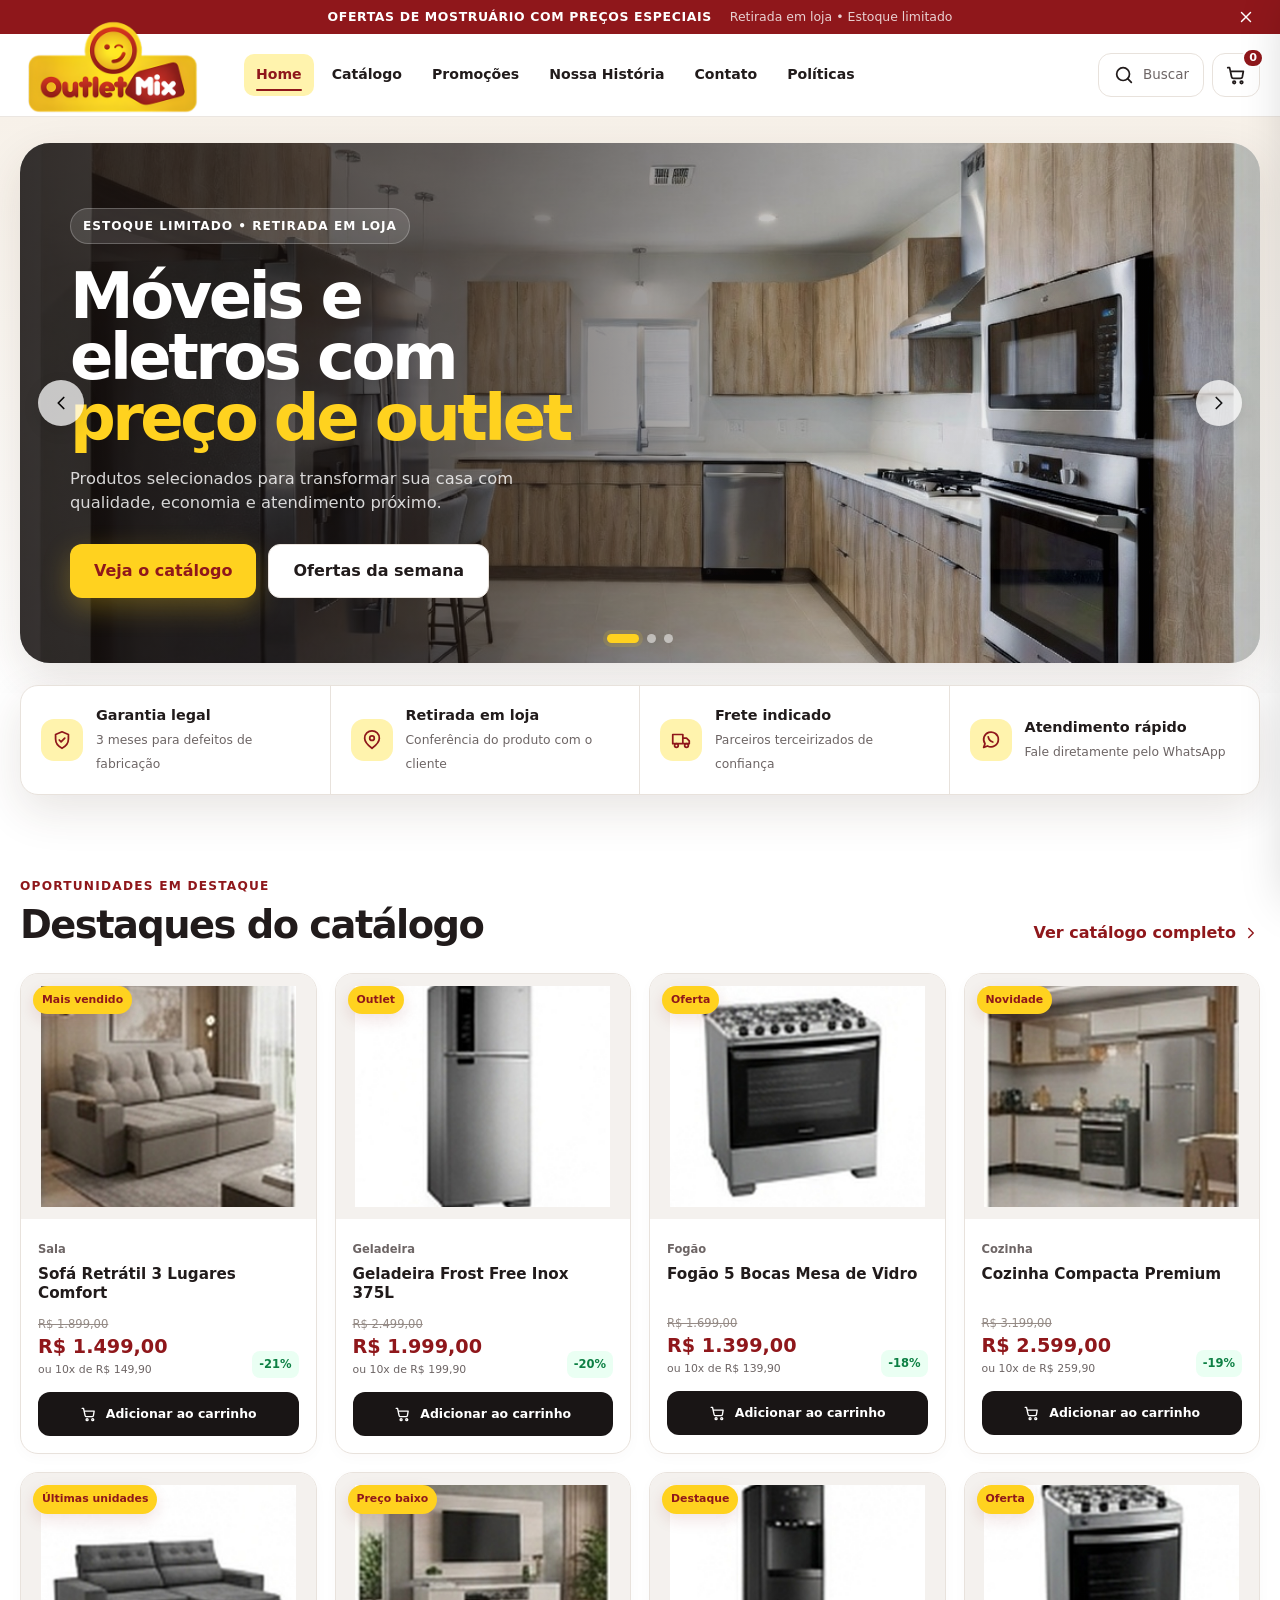
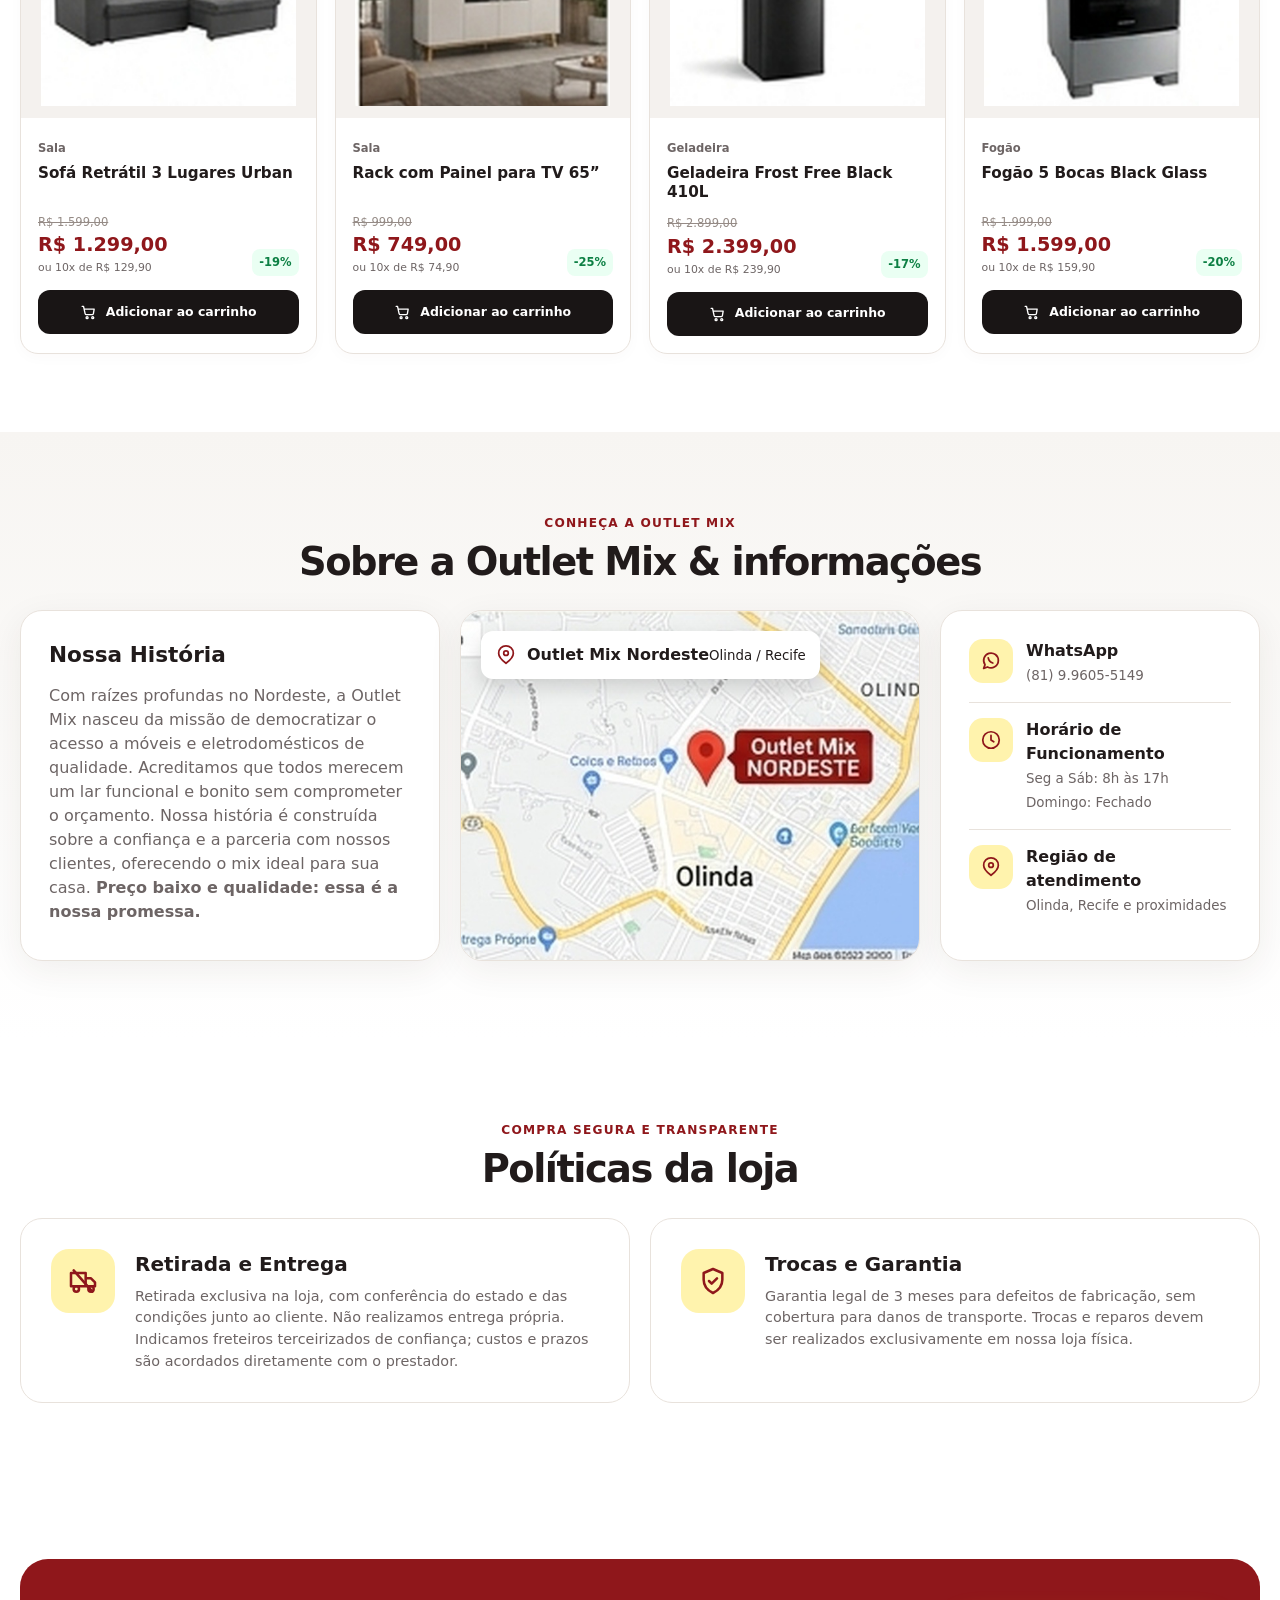
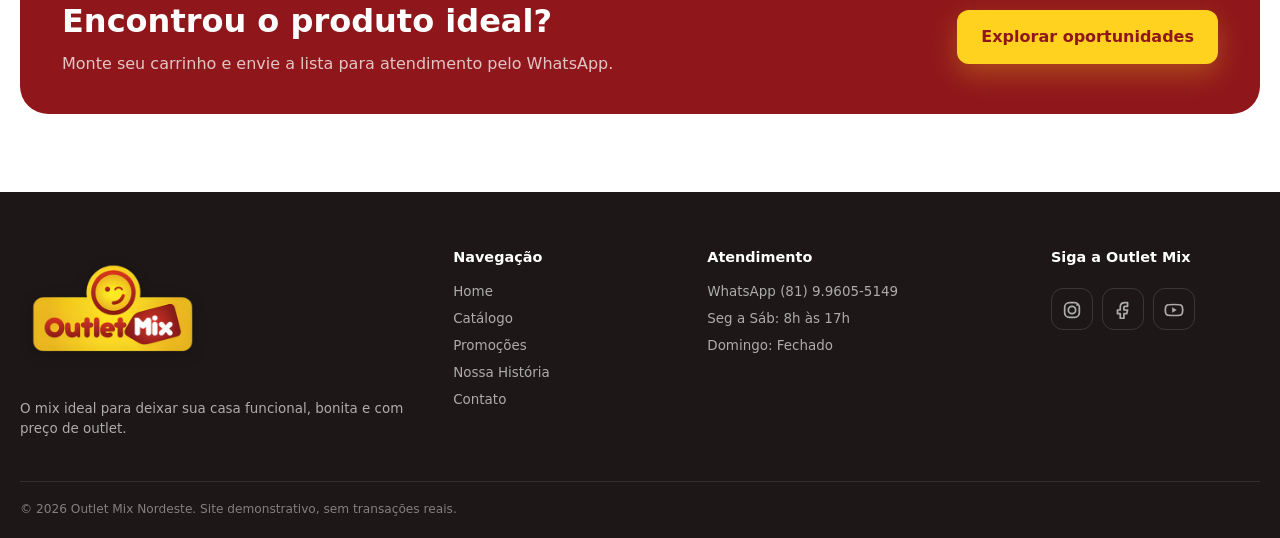
==== index.html @ 08868188 "Add files via upload" ====
<!doctype html><html lang="pt-BR"><head><meta charset="utf-8"><meta name="viewport" content="width=device-width,initial-scale=1"><title>Outlet Mix Nordeste | Móveis e Eletros com Preço de Outlet</title><meta name="description" content="Catálogo demonstrativo da Outlet Mix Nordeste com móveis e eletrodomésticos a preços especiais."><link rel="icon" href="assets/favicon.ico"><link rel="stylesheet" href="css/style.css"><link rel="stylesheet" href="css/enhancements.css"></head><body data-root="./" data-page="home"><div data-site-header></div>
<main>
<section class="hero"><div class="container"><div class="hero-shell">
  <article class="hero-slide active"><img src="assets/hero/cozinha.jpg" alt="Cozinha moderna com geladeira e fogão"><div class="hero-content"><span class="eyebrow">ESTOQUE LIMITADO • RETIRADA EM LOJA</span><h1>Móveis e eletros com <span>preço de outlet</span></h1><p>Produtos selecionados para transformar sua casa com qualidade, economia e atendimento próximo.</p><div class="hero-actions"><a class="btn btn-primary btn-lg" href="catalogo/">Veja o catálogo</a><a class="btn btn-outline btn-lg" href="promocoes/">Ofertas da semana</a></div></div></article>
  <article class="hero-slide"><img src="assets/hero/sala.jpg" alt="Sala moderna com sofá e painel de televisão"><div class="hero-content"><span class="eyebrow">CONFORTO QUE CABE NO ORÇAMENTO</span><h1>Renove sua sala por <span>muito menos</span></h1><p>Sofás, racks, painéis e móveis de mostruário com condições especiais.</p><div class="hero-actions"><a class="btn btn-primary btn-lg" href="catalogo/?categoria=moveis">Conferir móveis</a></div></div></article>
  <article class="hero-slide"><img src="assets/hero/eletros.jpg" alt="Eletrodomésticos em uma cozinha planejada"><div class="hero-content"><span class="eyebrow">ELETROS PARA O DIA A DIA</span><h1>Funcionalidade, design e <span>economia</span></h1><p>Geladeiras, fogões e lavadoras com preços de oportunidade e retirada rápida.</p><div class="hero-actions"><a class="btn btn-primary btn-lg" href="catalogo/?categoria=eletros">Conferir eletros</a></div></div></article>
  <button class="hero-nav prev" data-slide-prev aria-label="Slide anterior"><svg class="icon" viewBox="0 0 24 24"><path d="m9 18 6-6-6-6"/></svg></button><button class="hero-nav next" data-slide-next aria-label="Próximo slide"><svg class="icon" viewBox="0 0 24 24"><path d="m9 18 6-6-6-6"/></svg></button><div class="hero-dots"><button class="hero-dot active" aria-label="Slide 1"></button><button class="hero-dot" aria-label="Slide 2"></button><button class="hero-dot" aria-label="Slide 3"></button></div>
</div></div></section>
<section class="trust-bar"><div class="container trust-grid"><div class="trust-item"><div class="trust-icon"><svg class="icon" viewBox="0 0 24 24"><path d="M12 3 5 6v5c0 5 3 8 7 10 4-2 7-5 7-10V6z"/><path d="m9 12 2 2 4-4"/></svg></div><div><strong>Garantia legal</strong><span>3 meses para defeitos de fabricação</span></div></div><div class="trust-item"><div class="trust-icon"><svg class="icon" viewBox="0 0 24 24"><path d="M20 10c0 5-8 11-8 11S4 15 4 10a8 8 0 1 1 16 0Z"/><circle cx="12" cy="10" r="2.5"/></svg></div><div><strong>Retirada em loja</strong><span>Conferência do produto com o cliente</span></div></div><div class="trust-item"><div class="trust-icon"><svg class="icon" viewBox="0 0 24 24"><path d="M3 6h11v10H3zM14 10h4l3 3v3h-7z"/><circle cx="7" cy="18" r="2"/><circle cx="18" cy="18" r="2"/></svg></div><div><strong>Frete indicado</strong><span>Parceiros terceirizados de confiança</span></div></div><div class="trust-item"><div class="trust-icon"><svg class="icon" viewBox="0 0 24 24"><path d="M20 11.5a8 8 0 0 1-11.8 7L4 20l1.5-4A8 8 0 1 1 20 11.5Z"/><path d="M9 8.5c.5 3 2.2 4.8 5 5.7"/></svg></div><div><strong>Atendimento rápido</strong><span>Fale diretamente pelo WhatsApp</span></div></div></div></section>
<section class="section"><div class="container"><div class="section-head"><div><small>OPORTUNIDADES EM DESTAQUE</small><h2>Destaques do catálogo</h2></div><a class="text-link" href="catalogo/">Ver catálogo completo <svg class="icon" viewBox="0 0 24 24"><path d="m9 18 6-6-6-6"/></svg></a></div><div class="product-grid" id="featuredGrid"></div></div></section>
<section class="section soft"><div class="container"><div class="section-head center"><div><small>CONHEÇA A OUTLET MIX</small><h2>Sobre a Outlet Mix & informações</h2></div></div><div class="info-grid"><article class="info-card"><h3>Nossa História</h3><p>Com raízes profundas no Nordeste, a Outlet Mix nasceu da missão de democratizar o acesso a móveis e eletrodomésticos de qualidade. Acreditamos que todos merecem um lar funcional e bonito sem comprometer o orçamento. Nossa história é construída sobre a confiança e a parceria com nossos clientes, oferecendo o mix ideal para sua casa. <strong>Preço baixo e qualidade: essa é a nossa promessa.</strong></p></article><article class="info-card map-card"><img src="assets/mapa-olinda.jpg" alt="Mapa demonstrativo da região de Olinda"><div class="map-label"><svg class="icon" viewBox="0 0 24 24"><path d="M20 10c0 5-8 11-8 11S4 15 4 10a8 8 0 1 1 16 0Z"/><circle cx="12" cy="10" r="2.5"/></svg><div><strong>Outlet Mix Nordeste</strong><small>Olinda / Recife</small></div></div></article><aside class="info-card contact-stack"><div class="contact-row"><div class="round-icon"><svg class="icon" viewBox="0 0 24 24"><path d="M20 11.5a8 8 0 0 1-11.8 7L4 20l1.5-4A8 8 0 1 1 20 11.5Z"/><path d="M9 8.5c.5 3 2.2 4.8 5 5.7"/></svg></div><div><strong>WhatsApp</strong><span>(81) 9.9605-5149</span></div></div><div class="contact-row"><div class="round-icon"><svg class="icon" viewBox="0 0 24 24"><circle cx="12" cy="12" r="9"/><path d="M12 7v5l3 2"/></svg></div><div><strong>Horário de Funcionamento</strong><span>Seg a Sáb: 8h às 17h<br>Domingo: Fechado</span></div></div><div class="contact-row"><div class="round-icon"><svg class="icon" viewBox="0 0 24 24"><path d="M20 10c0 5-8 11-8 11S4 15 4 10a8 8 0 1 1 16 0Z"/><circle cx="12" cy="10" r="2.5"/></svg></div><div><strong>Região de atendimento</strong><span>Olinda, Recife e proximidades</span></div></div></aside></div></div></section>
<section class="section"><div class="container"><div class="section-head center"><div><small>COMPRA SEGURA E TRANSPARENTE</small><h2>Políticas da loja</h2></div></div><div class="policy-grid"><article class="policy-card"><div class="policy-icon"><svg class="icon" viewBox="0 0 24 24"><path d="M3 6h11v10H3zM14 10h4l3 3v3h-7z"/><circle cx="7" cy="18" r="2"/><circle cx="18" cy="18" r="2"/><path d="m5 4 14 16"/></svg></div><div><h3>Retirada e Entrega</h3><p>Retirada exclusiva na loja, com conferência do estado e das condições junto ao cliente. Não realizamos entrega própria. Indicamos freteiros terceirizados de confiança; custos e prazos são acordados diretamente com o prestador.</p></div></article><article class="policy-card"><div class="policy-icon"><svg class="icon" viewBox="0 0 24 24"><path d="M12 3 5 6v5c0 5 3 8 7 10 4-2 7-5 7-10V6z"/><path d="m9 12 2 2 4-4"/></svg></div><div><h3>Trocas e Garantia</h3><p>Garantia legal de 3 meses para defeitos de fabricação, sem cobertura para danos de transporte. Trocas e reparos devem ser realizados exclusivamente em nossa loja física.</p></div></article></div></div></section>
<section class="section"><div class="container"><div class="cta-band"><div><h2>Encontrou o produto ideal?</h2><p>Monte seu carrinho e envie a lista para atendimento pelo WhatsApp.</p></div><a class="btn btn-primary btn-lg" href="catalogo/">Explorar oportunidades</a></div></div></section>
</main><div data-site-footer></div><script src="js/data.js"></script><script src="js/main.js"></script><script src="js/enhancements.js"></script></body></html>
---- css/style.css ----
:root{--yellow:#ffd21f;--yellow-2:#fff3ad;--red:#8f171b;--red-2:#b42026;--ink:#211b1b;--muted:#6d6565;--line:#e8e2dc;--soft:#f7f5f2;--white:#fff;--green:#129b55;--shadow:0 16px 45px rgba(68,45,28,.12);--radius:22px;--container:1240px}
*{box-sizing:border-box}html{scroll-behavior:smooth}body{margin:0;font-family:Inter,ui-sans-serif,system-ui,-apple-system,BlinkMacSystemFont,'Segoe UI',Arial,sans-serif;color:var(--ink);background:#fff;line-height:1.5}body.no-scroll{overflow:hidden}a{color:inherit;text-decoration:none}button,input,select,textarea{font:inherit}button{cursor:pointer}.container{width:min(calc(100% - 36px),var(--container));margin:auto}.icon{width:22px;height:22px;fill:none;stroke:currentColor;stroke-width:1.9;stroke-linecap:round;stroke-linejoin:round;display:block}.promo-strip{background:var(--red);color:#fff;font-size:.78rem}.promo-strip__inner{min-height:34px;display:flex;align-items:center;justify-content:center;gap:18px;position:relative}.promo-strip strong{letter-spacing:.05em}.promo-strip span{opacity:.8}.promo-strip button{position:absolute;right:0;background:transparent;border:0;color:#fff;padding:5px}.promo-strip button .icon{width:18px}.site-header{position:sticky;top:0;z-index:50;background:rgba(255,255,255,.94);backdrop-filter:blur(12px);border-bottom:1px solid rgba(232,226,220,.85)}.header-inner{height:82px;display:flex;align-items:center;gap:34px}.brand{display:flex;width:190px;flex:0 0 auto}.brand img{width:100%;height:auto}.main-nav{display:flex;gap:6px;align-items:center;flex:1}.main-nav a{font-size:.88rem;font-weight:700;padding:10px 12px;border-radius:10px;transition:.2s}.main-nav a:hover,.main-nav a.active{background:var(--yellow-2);color:var(--red)}.header-actions{display:flex;align-items:center;gap:8px}.search-trigger,.cart-trigger,.mobile-menu{border:1px solid var(--line);background:#fff;height:44px;border-radius:13px;display:flex;align-items:center;justify-content:center;gap:8px;color:var(--ink)}.search-trigger{padding:0 14px}.search-trigger span{font-size:.84rem;color:var(--muted)}.cart-trigger{width:48px;position:relative}.cart-count{position:absolute;right:-5px;top:-6px;min-width:20px;height:20px;padding:0 5px;border-radius:999px;background:var(--red);color:#fff;font-size:.7rem;font-weight:800;display:grid;place-items:center;border:2px solid #fff}.mobile-menu{display:none;width:44px}.search-panel{position:fixed;z-index:70;inset:0 0 auto;background:#fff;box-shadow:0 18px 60px rgba(0,0,0,.16);transform:translateY(-120%);transition:.28s}.search-panel.open{transform:none}.search-panel__inner{height:110px;display:grid;grid-template-columns:auto 1fr auto;align-items:center;gap:18px;position:relative}.search-panel input{border:0;outline:0;font-size:1.25rem;width:100%}.search-panel button{border:0;background:#f2efec;border-radius:50%;width:42px;height:42px;display:grid;place-items:center}.search-results{position:absolute;left:0;right:0;top:92px;background:#fff;border-radius:0 0 18px 18px;box-shadow:0 20px 50px rgba(0,0,0,.15);padding:0 20px}.search-results a{display:flex;gap:14px;align-items:center;padding:12px 0;border-bottom:1px solid var(--line)}.search-results img{width:60px;height:50px;object-fit:contain;background:var(--soft);border-radius:8px}.search-results span{display:flex;justify-content:space-between;gap:20px;flex:1;font-size:.9rem}.search-results strong{color:var(--red)}
.hero{background:linear-gradient(180deg,#f7f1e9,#fff);padding:26px 0 30px}.hero-shell{position:relative;min-height:520px;border-radius:30px;overflow:hidden;box-shadow:var(--shadow);background:#ddd}.hero-slide{position:absolute;inset:0;opacity:0;visibility:hidden;transition:opacity .7s}.hero-slide.active{opacity:1;visibility:visible}.hero-slide img{position:absolute;inset:0;width:100%;height:100%;object-fit:cover;filter:saturate(.88) contrast(1.03)}.hero-slide::after{content:"";position:absolute;inset:0;background:linear-gradient(90deg,rgba(23,17,15,.84) 0%,rgba(23,17,15,.64) 35%,rgba(23,17,15,.08) 72%)}.hero-content{position:relative;z-index:2;height:520px;display:flex;flex-direction:column;justify-content:center;align-items:flex-start;width:min(600px,74%);padding:50px}.eyebrow{display:inline-flex;align-items:center;gap:8px;background:rgba(255,255,255,.12);color:#fff;padding:8px 12px;border:1px solid rgba(255,255,255,.23);border-radius:999px;font-size:.76rem;font-weight:800;letter-spacing:.08em}.hero h1{color:#fff;font-size:clamp(2.4rem,5vw,4.7rem);line-height:.95;margin:22px 0 18px;letter-spacing:-.055em;max-width:740px}.hero h1 span{color:var(--yellow)}.hero p{color:rgba(255,255,255,.82);font-size:1.02rem;max-width:520px;margin:0 0 28px}.hero-actions{display:flex;gap:12px;flex-wrap:wrap}.btn{border:0;border-radius:12px;min-height:44px;padding:0 18px;display:inline-flex;align-items:center;justify-content:center;gap:9px;font-weight:800;transition:.2s}.btn:hover{transform:translateY(-2px)}.btn-primary{background:var(--yellow);color:var(--red);box-shadow:0 10px 28px rgba(255,210,31,.28)}.btn-dark{background:#191515;color:#fff}.btn-outline{border:1px solid var(--line);background:#fff}.btn-whatsapp{background:#e8fff2;color:#087a42;border:1px solid #b5eccd}.btn-block{width:100%}.btn-lg{min-height:54px;padding:0 24px}.hero-nav{position:absolute;z-index:5;top:50%;transform:translateY(-50%);width:46px;height:46px;border-radius:50%;border:0;background:rgba(255,255,255,.88);display:grid;place-items:center;box-shadow:0 5px 20px rgba(0,0,0,.12)}.hero-nav.prev{left:18px}.hero-nav.next{right:18px}.hero-nav.prev .icon{transform:rotate(180deg)}.hero-dots{position:absolute;z-index:5;left:50%;bottom:20px;transform:translateX(-50%);display:flex;gap:8px}.hero-dot{width:9px;height:9px;border-radius:99px;border:0;background:rgba(255,255,255,.52);padding:0;transition:.2s}.hero-dot.active{width:32px;background:var(--yellow)}
.trust-bar{margin-top:-8px;position:relative;z-index:4}.trust-grid{display:grid;grid-template-columns:repeat(4,1fr);background:#fff;border:1px solid var(--line);border-radius:18px;box-shadow:var(--shadow);overflow:hidden}.trust-item{padding:19px 20px;display:flex;align-items:center;gap:13px;border-right:1px solid var(--line)}.trust-item:last-child{border:0}.trust-icon{width:42px;height:42px;border-radius:13px;background:var(--yellow-2);color:var(--red);display:grid;place-items:center;flex:0 0 auto}.trust-item strong{display:block;font-size:.9rem}.trust-item span{font-size:.77rem;color:var(--muted)}
.section{padding:78px 0}.section.soft{background:linear-gradient(180deg,#f7f5f2,#fff)}.section-head{display:flex;justify-content:space-between;gap:20px;align-items:end;margin-bottom:28px}.section-head.center{text-align:center;justify-content:center}.section-head small{font-size:.76rem;font-weight:900;color:var(--red);letter-spacing:.1em}.section-head h2{font-size:clamp(1.8rem,3vw,2.7rem);line-height:1.08;margin:7px 0 0;letter-spacing:-.04em}.section-head p{max-width:520px;color:var(--muted);margin:0}.text-link{color:var(--red);font-weight:800;display:inline-flex;align-items:center;gap:6px}.text-link .icon{width:18px}.product-grid{display:grid;grid-template-columns:repeat(4,1fr);gap:18px}.product-card{border:1px solid var(--line);border-radius:18px;background:#fff;overflow:hidden;transition:.25s;min-width:0}.product-card:hover{transform:translateY(-6px);box-shadow:0 18px 42px rgba(75,44,20,.12)}.product-image{height:245px;background:#f4f1ee;display:block;position:relative;overflow:hidden}.product-image img{width:100%;height:100%;object-fit:contain;padding:12px;transition:.35s}.product-card:hover .product-image img{transform:scale(1.04)}.product-badge{position:absolute;z-index:2;left:12px;top:12px;background:var(--yellow);color:var(--red);font-size:.68rem;font-weight:900;padding:6px 9px;border-radius:999px}.product-info{padding:17px}.product-info>small{color:var(--muted);font-size:.72rem;font-weight:700}.product-info h3{font-size:.95rem;line-height:1.25;margin:5px 0 13px;min-height:2.4em}.price-row{display:flex;align-items:end;justify-content:space-between;margin-bottom:14px;gap:8px}.price-row div{display:flex;flex-direction:column}.price-row del{font-size:.72rem;color:#958b86}.price-row strong{font-size:1.2rem;color:var(--red)}.price-row span{font-size:.68rem;color:var(--muted)}.price-row em{font-size:.72rem;font-style:normal;font-weight:900;color:#0d8044;background:#eafff3;padding:5px 7px;border-radius:8px}.product-card .btn{font-size:.78rem;padding:0 10px}.product-card .btn .icon{width:17px}
.info-grid{display:grid;grid-template-columns:1.05fr 1.15fr .8fr;gap:20px}.info-card{background:#fff;border:1px solid var(--line);border-radius:var(--radius);padding:28px;box-shadow:0 10px 35px rgba(54,36,25,.07)}.info-card h3{font-size:1.35rem;margin:0 0 12px}.info-card p{color:var(--muted);margin:0}.map-card{padding:0;overflow:hidden;position:relative}.map-card img{display:block;width:100%;height:100%;min-height:310px;object-fit:cover}.map-label{position:absolute;left:20px;top:20px;background:#fff;padding:12px 14px;border-radius:12px;box-shadow:0 8px 20px rgba(0,0,0,.15);display:flex;align-items:center;gap:10px}.map-label .icon{color:var(--red)}.contact-stack{display:flex;flex-direction:column;gap:15px}.contact-row{display:flex;align-items:flex-start;gap:13px;padding-bottom:15px;border-bottom:1px solid var(--line)}.contact-row:last-child{border-bottom:0}.contact-row .round-icon{width:44px;height:44px;border-radius:14px;background:var(--yellow-2);color:var(--red);display:grid;place-items:center;flex:0 0 auto}.contact-row strong{display:block}.contact-row span{font-size:.84rem;color:var(--muted)}
.policy-grid{display:grid;grid-template-columns:1fr 1fr;gap:20px}.policy-card{border:1px solid var(--line);border-radius:var(--radius);background:#fff;padding:30px;display:grid;grid-template-columns:64px 1fr;gap:20px;align-items:start}.policy-icon{width:64px;height:64px;border-radius:18px;background:var(--yellow-2);display:grid;place-items:center;color:var(--red)}.policy-icon .icon{width:32px;height:32px}.policy-card h3{margin:0 0 7px;font-size:1.25rem}.policy-card p{margin:0;color:var(--muted);font-size:.9rem}
.cta-band{background:var(--red);color:#fff;border-radius:28px;padding:38px 42px;display:flex;align-items:center;justify-content:space-between;gap:28px}.cta-band h2{margin:0 0 7px;font-size:2rem}.cta-band p{margin:0;color:rgba(255,255,255,.75)}
.page-hero{padding:62px 0;background:linear-gradient(135deg,#fff7cf,#f8eee7)}.page-hero .breadcrumb{margin-bottom:18px}.page-hero h1{font-size:clamp(2.5rem,5vw,4.5rem);line-height:1;margin:0 0 15px;letter-spacing:-.05em}.page-hero p{font-size:1.05rem;max-width:720px;color:var(--muted);margin:0}.breadcrumb{display:flex;gap:8px;align-items:center;flex-wrap:wrap;font-size:.78rem;color:var(--muted)}.breadcrumb a{color:var(--red);font-weight:700}.catalog-layout{display:grid;grid-template-columns:250px 1fr;gap:25px}.filter-panel{border:1px solid var(--line);border-radius:18px;padding:22px;background:#fff;height:max-content;position:sticky;top:108px}.filter-panel h3{margin:0 0 18px;display:flex;align-items:center;gap:8px}.field{display:flex;flex-direction:column;gap:7px;margin-bottom:16px}.field label{font-size:.76rem;font-weight:800}.field input,.field select,.field textarea{width:100%;border:1px solid var(--line);border-radius:11px;padding:12px 13px;background:#fff;outline:0}.field input:focus,.field select:focus,.field textarea:focus{border-color:var(--red);box-shadow:0 0 0 3px rgba(143,23,27,.08)}.catalog-top{display:flex;align-items:center;justify-content:space-between;margin-bottom:17px}.catalog-top span{color:var(--muted);font-size:.86rem}.catalog-layout .product-grid{grid-template-columns:repeat(3,1fr)}.empty-catalog{grid-column:1/-1;text-align:center;padding:60px;border:1px dashed var(--line);border-radius:18px}.promo-cards{display:grid;grid-template-columns:1.4fr 1fr;gap:20px}.promo-card{min-height:300px;border-radius:24px;padding:35px;display:flex;flex-direction:column;justify-content:flex-end;position:relative;overflow:hidden}.promo-card:first-child{background:linear-gradient(135deg,#7b1115,#b42026);color:#fff}.promo-card:nth-child(2){background:linear-gradient(135deg,#ffe46b,#ffd21f);color:var(--red)}.promo-card small{font-weight:900;letter-spacing:.08em}.promo-card h2{font-size:2.2rem;line-height:1;margin:10px 0}.promo-card p{max-width:420px}.promo-blob{position:absolute;width:260px;height:260px;border-radius:50%;background:rgba(255,255,255,.1);right:-60px;top:-70px}.timeline{position:relative;max-width:900px;margin:auto}.timeline::before{content:"";position:absolute;left:95px;top:0;bottom:0;width:2px;background:var(--line)}.timeline-item{display:grid;grid-template-columns:70px 1fr;gap:50px;margin-bottom:42px;position:relative}.timeline-year{font-size:1.25rem;font-weight:900;color:var(--red);padding-top:8px}.timeline-content{border:1px solid var(--line);border-radius:18px;padding:25px;background:#fff}.timeline-content::before{content:"";position:absolute;left:89px;top:20px;width:14px;height:14px;border-radius:50%;background:var(--yellow);border:4px solid var(--red)}.timeline-content h3{margin:0 0 8px}.timeline-content p{margin:0;color:var(--muted)}.contact-page-grid{display:grid;grid-template-columns:.85fr 1.15fr;gap:26px}.contact-panel,.form-card{border:1px solid var(--line);border-radius:24px;background:#fff;padding:30px}.contact-panel h2,.form-card h2{margin-top:0}.contact-panel .contact-row{margin-top:15px}.form-grid{display:grid;grid-template-columns:1fr 1fr;gap:15px}.form-grid .field.full{grid-column:1/-1}.form-feedback{color:var(--green);font-weight:700;margin-top:12px}.policy-long{display:grid;gap:18px}.policy-long article{border:1px solid var(--line);border-radius:18px;padding:25px}.policy-long h2{font-size:1.35rem;margin:0 0 10px}.policy-long p,.policy-long li{color:var(--muted)}.product-detail{display:grid;grid-template-columns:1fr 1fr;gap:55px;align-items:start}.product-gallery{height:580px;border:1px solid var(--line);border-radius:25px;background:var(--soft);position:relative;display:grid;place-items:center;overflow:hidden}.product-gallery img{width:100%;height:100%;object-fit:contain;padding:35px}.product-summary{padding-top:10px}.product-summary>small{display:block;margin:22px 0 8px;color:var(--red);font-weight:800}.product-summary h1{font-size:clamp(2rem,4vw,3.2rem);line-height:1.02;margin:0 0 13px;letter-spacing:-.04em}.product-summary p{color:var(--muted)}.stars{color:#e4ad00;font-weight:900}.stars span{color:var(--muted);font-size:.8rem;font-weight:600}.product-summary del{display:block;color:#938a85;margin-top:20px}.detail-price{font-size:2.5rem;font-weight:900;color:var(--red)}.stock-note{background:#effbf4;color:#177a48;border-radius:10px;padding:11px 13px;margin:20px 0;font-size:.85rem;font-weight:700}.product-summary .btn{width:100%;margin-bottom:10px}.benefit-list{display:grid;gap:10px;margin-top:20px}.benefit-list span{display:flex;align-items:center;gap:10px;font-size:.84rem;color:var(--muted)}.benefit-list .icon{color:var(--red)}
.site-footer{background:#1d1717;color:#fff;padding:55px 0 20px}.footer-grid{display:grid;grid-template-columns:1.3fr .7fr 1fr .7fr;gap:45px}.footer-logo{width:190px;filter:drop-shadow(0 3px 7px rgba(0,0,0,.18));border-radius:12px;padding:5px}.footer-grid p,.footer-grid span,.footer-grid a{display:block;color:rgba(255,255,255,.64);font-size:.84rem;margin:7px 0}.footer-grid a:hover{color:var(--yellow)}.footer-grid h3{font-size:.9rem;margin:0 0 13px}.socials{display:flex;gap:9px}.socials a{width:42px;height:42px;border:1px solid rgba(255,255,255,.14);border-radius:12px;display:grid;place-items:center}.copyright{border-top:1px solid rgba(255,255,255,.1);margin-top:35px;padding-top:18px;color:rgba(255,255,255,.45);font-size:.76rem}
.drawer-backdrop{position:fixed;z-index:79;inset:0;background:rgba(20,14,14,.45);opacity:0;visibility:hidden;transition:.25s}.drawer-backdrop.show{opacity:1;visibility:visible}.cart-drawer{position:fixed;z-index:80;right:0;top:0;bottom:0;width:min(460px,94vw);background:#fff;transform:translateX(105%);transition:.3s;display:flex;flex-direction:column;box-shadow:-15px 0 45px rgba(0,0,0,.18)}.cart-drawer.open{transform:none}.drawer-head{padding:24px;border-bottom:1px solid var(--line);display:flex;justify-content:space-between;align-items:center}.drawer-head small{color:var(--red);font-weight:900}.drawer-head h2{margin:3px 0 0;font-size:1.3rem}.drawer-head button{width:42px;height:42px;border-radius:50%;border:0;background:var(--soft);display:grid;place-items:center}.cart-items{padding:20px;overflow:auto;flex:1}.cart-item{display:grid;grid-template-columns:90px 1fr;gap:14px;border-bottom:1px solid var(--line);padding:0 0 18px;margin-bottom:18px}.cart-item img{width:90px;height:84px;object-fit:contain;background:var(--soft);border-radius:12px}.cart-item h3{font-size:.85rem;margin:2px 0 5px}.cart-item strong{color:var(--red)}.qty{display:flex;align-items:center;gap:11px;margin-top:10px}.qty button{width:30px;height:30px;border:1px solid var(--line);background:#fff;border-radius:8px;display:grid;place-items:center}.qty button .icon{width:15px}.drawer-footer,.cart-footer{padding:20px;border-top:1px solid var(--line)}.cart-total{display:flex;justify-content:space-between;margin-bottom:14px}.cart-total strong{font-size:1.3rem;color:var(--red)}.cart-footer small{display:block;text-align:center;color:var(--muted);font-size:.7rem;margin-top:10px}.empty-state{text-align:center;padding:50px 16px}.empty-state>.icon{width:44px;height:44px;margin:0 auto 12px;color:var(--red)}.empty-state p{color:var(--muted)}.toast{position:fixed;z-index:100;left:50%;bottom:26px;transform:translate(-50%,30px);opacity:0;background:#1d1717;color:#fff;padding:13px 18px;border-radius:12px;box-shadow:0 12px 35px rgba(0,0,0,.24);transition:.25s;font-size:.84rem}.toast.show{transform:translate(-50%,0);opacity:1}
@media(max-width:1050px){.main-nav{position:absolute;left:18px;right:18px;top:78px;background:#fff;padding:12px;border:1px solid var(--line);border-radius:16px;box-shadow:var(--shadow);display:none;flex-direction:column;align-items:stretch}.main-nav.open{display:flex}.main-nav a{padding:12px}.mobile-menu{display:flex;order:3}.header-inner{gap:15px}.header-actions{margin-left:auto}.product-grid{grid-template-columns:repeat(3,1fr)}.info-grid{grid-template-columns:1fr 1fr}.info-grid .contact-stack{grid-column:1/-1}.catalog-layout .product-grid{grid-template-columns:repeat(2,1fr)}.footer-grid{grid-template-columns:1fr 1fr}.trust-grid{grid-template-columns:1fr 1fr}.trust-item:nth-child(2){border-right:0}.trust-item:nth-child(-n+2){border-bottom:1px solid var(--line)}}
@media(max-width:760px){.container{width:min(calc(100% - 24px),var(--container))}.promo-strip span{display:none}.header-inner{height:70px}.brand{width:145px}.search-trigger{width:44px;padding:0}.search-trigger span{display:none}.hero{padding-top:12px}.hero-shell,.hero-content{min-height:500px;height:500px}.hero-content{padding:34px 25px;width:90%;justify-content:flex-end}.hero-slide::after{background:linear-gradient(0deg,rgba(23,17,15,.91) 0%,rgba(23,17,15,.42) 65%,rgba(23,17,15,.1) 100%)}.hero h1{font-size:2.65rem}.hero p{font-size:.88rem}.hero-nav{width:40px;height:40px}.hero-nav.prev{left:10px}.hero-nav.next{right:10px}.trust-grid{grid-template-columns:1fr}.trust-item{border-right:0;border-bottom:1px solid var(--line)!important}.trust-item:last-child{border-bottom:0!important}.section{padding:55px 0}.section-head{align-items:flex-start;flex-direction:column}.product-grid,.catalog-layout .product-grid{grid-template-columns:1fr 1fr;gap:12px}.product-image{height:185px}.product-info{padding:13px}.product-info h3{font-size:.82rem}.price-row strong{font-size:1rem}.product-card .btn{font-size:.7rem}.info-grid,.policy-grid,.promo-cards,.contact-page-grid,.product-detail{grid-template-columns:1fr}.map-card img{min-height:270px}.policy-card{grid-template-columns:52px 1fr;padding:22px}.policy-icon{width:52px;height:52px}.cta-band{align-items:flex-start;flex-direction:column;padding:28px}.catalog-layout{grid-template-columns:1fr}.filter-panel{position:static}.timeline::before{left:24px}.timeline-item{grid-template-columns:1fr;gap:10px;padding-left:54px}.timeline-year{padding:0}.timeline-content::before{left:18px}.product-gallery{height:380px}.form-grid{grid-template-columns:1fr}.form-grid .field.full{grid-column:auto}.footer-grid{grid-template-columns:1fr}.search-panel__inner{height:90px}.search-results{top:78px}.promo-strip__inner{justify-content:flex-start;padding-right:30px}.page-hero{padding:45px 0}}
@media(max-width:470px){.product-grid,.catalog-layout .product-grid{grid-template-columns:repeat(2, minmax(0, 1fr))}.product-image{height:235px}.hero h1{font-size:2.28rem}.hero-actions .btn{width:100%}.header-actions{gap:5px}.cart-trigger,.search-trigger,.mobile-menu{width:40px;height:40px}.brand{width:130px}.info-card{padding:22px}.footer-grid{gap:25px}}
---- css/enhancements.css ----
/* Refinamentos visuais e de movimento — mantém a estrutura e o conteúdo originais */
:root {
  --ease-out: cubic-bezier(.16, 1, .3, 1);
  --ease-smooth: cubic-bezier(.4, 0, .2, 1);
  --shadow-hover: 0 24px 55px rgba(75, 44, 20, .15);
}

body {
  -webkit-font-smoothing: antialiased;
  text-rendering: optimizeLegibility;
  animation: page-enter .5s var(--ease-out) both;
}

::selection { background: var(--yellow); color: var(--red); }

:where(a, button, input, select, textarea):focus-visible {
  outline: 3px solid rgba(180, 32, 38, .25);
  outline-offset: 3px;
}

img { color: transparent; }

/* Cabeçalho */
.site-header {
  transition: box-shadow .35s var(--ease-out), background-color .35s var(--ease-out), border-color .35s var(--ease-out);
}
.site-header.is-scrolled {
  background: rgba(255, 255, 255, .98);
  border-color: rgba(232, 226, 220, .55);
  box-shadow: 0 10px 35px rgba(49, 31, 22, .09);
}
.brand img { transition: transform .35s var(--ease-out), filter .35s var(--ease-out); }
.brand:hover img { transform: scale(1.025); filter: drop-shadow(0 7px 12px rgba(143, 23, 27, .1)); }
.main-nav a { position: relative; overflow: hidden; transition: color .28s var(--ease-out), background-color .28s var(--ease-out), transform .28s var(--ease-out); }
.main-nav a::after {
  content: "";
  position: absolute;
  left: 12px;
  right: 12px;
  bottom: 5px;
  height: 2px;
  border-radius: 99px;
  background: var(--red);
  transform: scaleX(0);
  transform-origin: center;
  transition: transform .28s var(--ease-out);
}
.main-nav a:hover { transform: translateY(-1px); }
.main-nav a:hover::after, .main-nav a.active::after { transform: scaleX(1); }
.search-trigger, .cart-trigger, .mobile-menu {
  transition: transform .25s var(--ease-out), border-color .25s var(--ease-out), box-shadow .25s var(--ease-out), background-color .25s var(--ease-out);
}
.search-trigger:hover, .cart-trigger:hover, .mobile-menu:hover {
  transform: translateY(-2px);
  border-color: rgba(143, 23, 27, .25);
  box-shadow: 0 9px 22px rgba(53, 34, 23, .1);
}
.cart-count { transition: transform .25s var(--ease-out); }
.cart-count.is-bumping { animation: cart-bump .4s var(--ease-out); }
.promo-strip { overflow: hidden; transition: max-height .35s var(--ease-out), opacity .28s ease, transform .35s var(--ease-out); max-height: 40px; }
.promo-strip.is-closing { max-height: 0; opacity: 0; transform: translateY(-8px); }
.promo-strip button { transition: transform .25s var(--ease-out), opacity .25s ease; }
.promo-strip button:hover { transform: rotate(90deg); opacity: .75; }

/* Busca */
.search-panel {
  opacity: 0;
  visibility: hidden;
  transform: translateY(-24px);
  transition: transform .42s var(--ease-out), opacity .3s ease, visibility .3s;
}
.search-panel.open { opacity: 1; visibility: visible; transform: translateY(0); }
.search-panel__inner > .icon { transition: transform .35s var(--ease-out), color .35s ease; }
.search-panel.open .search-panel__inner > .icon { transform: scale(1.08); color: var(--red); }
.search-results a { transition: background-color .22s ease, padding .22s var(--ease-out); animation: result-enter .3s var(--ease-out) both; }
.search-results a:hover { background: var(--soft); padding-left: 8px; padding-right: 8px; }
.search-results img { transition: transform .3s var(--ease-out); }
.search-results a:hover img { transform: scale(1.06); }

/* Botões e links */
.btn {
  position: relative;
  overflow: hidden;
  isolation: isolate;
  transition: transform .25s var(--ease-out), box-shadow .25s var(--ease-out), filter .25s ease, border-color .25s ease;
}
.btn::before {
  content: "";
  position: absolute;
  inset: 0;
  z-index: 0;
  pointer-events: none;
  background: linear-gradient(110deg, transparent 20%, rgba(255,255,255,.32) 48%, transparent 76%);
  transform: translateX(-125%);
  transition: transform .7s var(--ease-out);
}
.btn:hover::before { transform: translateX(125%); }
.btn:hover { transform: translateY(-3px); box-shadow: 0 13px 28px rgba(48, 30, 20, .14); filter: saturate(1.04); }
.btn:active { transform: translateY(-1px) scale(.985); }
.btn .icon { transition: transform .28s var(--ease-out); }
.btn:hover .icon { transform: translateX(2px) scale(1.04); }
.text-link { transition: gap .25s var(--ease-out), color .25s ease; }
.text-link:hover { gap: 10px; color: var(--red-2); }
.text-link .icon { transition: transform .25s var(--ease-out); }
.text-link:hover .icon { transform: translateX(3px); }
.click-ripple {
  position: absolute;
  border-radius: 50%;
  pointer-events: none;
  background: rgba(255,255,255,.42);
  transform: translate(-50%, -50%) scale(0);
  animation: ripple .58s ease-out forwards;
}

/* Hero */
.hero-shell { isolation: isolate; transition: box-shadow .5s var(--ease-out), transform .5s var(--ease-out); }
.hero-shell:hover { box-shadow: 0 25px 65px rgba(68,45,28,.17); }
.hero-slide {
  transform: scale(1.015);
  transition: opacity .8s ease, visibility .8s, transform 1.1s var(--ease-out);
}
.hero-slide.active { transform: scale(1); }
.hero-slide img { transform: scale(1.015); transition: transform 7s ease-out, filter .6s ease; }
.hero-slide.active img { transform: scale(1.065); }
.hero-slide.active .eyebrow { animation: hero-content-in .65s .08s var(--ease-out) both; }
.hero-slide.active h1 { animation: hero-content-in .72s .15s var(--ease-out) both; }
.hero-slide.active p { animation: hero-content-in .72s .23s var(--ease-out) both; }
.hero-slide.active .hero-actions { animation: hero-content-in .72s .31s var(--ease-out) both; }
.hero-nav {
  opacity: .84;
  transition: transform .25s var(--ease-out), opacity .25s ease, box-shadow .25s var(--ease-out), background-color .25s ease;
}
.hero-shell:hover .hero-nav { opacity: 1; }
.hero-nav:hover { transform: translateY(-50%) scale(1.08); background: #fff; box-shadow: 0 10px 28px rgba(0,0,0,.18); }
.hero-nav:active { transform: translateY(-50%) scale(.97); }
.hero-dot { transition: width .35s var(--ease-out), background-color .25s ease, transform .25s var(--ease-out); }
.hero-dot:hover { transform: scale(1.25); background: rgba(255,255,255,.8); }
.hero-dot.active { box-shadow: 0 0 0 4px rgba(255,210,31,.14); }

/* Cards e blocos */
.product-card, .info-card, .policy-card, .promo-card, .contact-panel, .form-card, .policy-long article, .timeline-content {
  transition: transform .38s var(--ease-out), box-shadow .38s var(--ease-out), border-color .3s ease;
}
.product-card { position: relative; box-shadow: 0 4px 14px rgba(65, 42, 28, .025); }
.product-card::after {
  content: "";
  position: absolute;
  inset: 0;
  border-radius: inherit;
  pointer-events: none;
  box-shadow: inset 0 0 0 1px rgba(255,255,255,.7);
  opacity: 0;
  transition: opacity .3s ease;
}
.product-card:hover { transform: translateY(-8px); box-shadow: var(--shadow-hover); border-color: rgba(143,23,27,.16); }
.product-card:hover::after { opacity: 1; }
.product-image { transition: background-color .35s ease; }
.product-image img { transform-origin: center; transition: transform .55s var(--ease-out), opacity .45s ease; }
.product-card:hover .product-image img { transform: scale(1.065); }
.product-badge { box-shadow: 0 6px 16px rgba(143,23,27,.12); transition: transform .3s var(--ease-out), box-shadow .3s ease; }
.product-card:hover .product-badge { transform: translateY(-2px); box-shadow: 0 9px 20px rgba(143,23,27,.18); }
.price-row strong { transition: transform .3s var(--ease-out); transform-origin: left center; }
.product-card:hover .price-row strong { transform: scale(1.035); }
.info-card:hover, .policy-card:hover, .contact-panel:hover, .form-card:hover, .policy-long article:hover, .timeline-content:hover {
  transform: translateY(-4px);
  border-color: rgba(143,23,27,.14);
  box-shadow: 0 18px 45px rgba(54,36,25,.1);
}
.trust-item { transition: background-color .3s ease, transform .3s var(--ease-out); }
.trust-item:hover { background: #fffdf5; }
.trust-icon, .round-icon, .policy-icon { transition: transform .35s var(--ease-out), background-color .35s ease, box-shadow .35s ease; }
.trust-item:hover .trust-icon, .contact-row:hover .round-icon, .policy-card:hover .policy-icon {
  transform: translateY(-3px) rotate(-2deg);
  box-shadow: 0 10px 24px rgba(143,23,27,.12);
}
.map-card img { transition: transform 1s var(--ease-out), filter .5s ease; }
.map-card:hover img { transform: scale(1.035); filter: saturate(1.05); }
.map-label { transition: transform .35s var(--ease-out), box-shadow .35s ease; }
.map-card:hover .map-label { transform: translateY(-3px); box-shadow: 0 12px 28px rgba(0,0,0,.18); }
.promo-card:hover { transform: translateY(-5px); box-shadow: var(--shadow-hover); }
.promo-blob { transition: transform 1s var(--ease-out); }
.promo-card:hover .promo-blob { transform: scale(1.18) translate(-12px, 10px); }
.cta-band { transition: transform .4s var(--ease-out), box-shadow .4s ease; }
.cta-band:hover { transform: translateY(-3px); box-shadow: 0 22px 50px rgba(143,23,27,.18); }

/* Página de produto */
.product-gallery { transition: box-shadow .4s var(--ease-out), border-color .4s ease; }
.product-gallery:hover { border-color: rgba(143,23,27,.16); box-shadow: 0 22px 52px rgba(58,38,26,.1); }
.product-gallery img { transition: transform .65s var(--ease-out); }
.product-gallery:hover img { transform: scale(1.045); }
.stock-note { transition: transform .3s var(--ease-out), box-shadow .3s ease; }
.stock-note:hover { transform: translateX(3px); box-shadow: 0 8px 18px rgba(18,155,85,.1); }
.benefit-list span { transition: transform .25s var(--ease-out), color .25s ease; }
.benefit-list span:hover { transform: translateX(4px); color: var(--ink); }

/* Formulários */
.field input, .field select, .field textarea {
  transition: border-color .25s ease, box-shadow .25s ease, transform .25s var(--ease-out), background-color .25s ease;
}
.field input:hover, .field select:hover, .field textarea:hover { border-color: #d5cac3; }
.field input:focus, .field select:focus, .field textarea:focus { transform: translateY(-1px); background: #fffefa; }
.form-feedback:not(:empty) { animation: feedback-enter .45s var(--ease-out) both; }

/* Carrinho, toast e rodapé */
.drawer-backdrop { backdrop-filter: blur(2px); }
.cart-drawer { transition: transform .42s var(--ease-out); }
.cart-drawer.open { box-shadow: -25px 0 70px rgba(0,0,0,.2); }
.drawer-head button { transition: transform .25s var(--ease-out), background-color .25s ease; }
.drawer-head button:hover { transform: rotate(90deg); background: var(--yellow-2); }
.cart-item { animation: cart-item-in .38s var(--ease-out) both; }
.qty button { transition: transform .2s var(--ease-out), border-color .2s ease, background-color .2s ease; }
.qty button:hover { transform: scale(1.08); border-color: rgba(143,23,27,.3); background: var(--yellow-2); }
.toast { transition: transform .38s var(--ease-out), opacity .28s ease; }
.site-footer a { transition: color .25s ease, transform .25s var(--ease-out); }
.site-footer a:hover { color: var(--yellow); transform: translateX(3px); }
.socials a { transition: transform .3s var(--ease-out), background-color .3s ease, color .3s ease; }
.socials a:hover { transform: translateY(-4px) rotate(-3deg); }

/* Revelação progressiva ao rolar */
.motion-ready .reveal-item {
  opacity: 0;
  transform: translateY(24px);
  transition: opacity .7s var(--ease-out), transform .7s var(--ease-out);
  transition-delay: calc(var(--reveal-order, 0) * 65ms);
}
.motion-ready .reveal-item[data-reveal="left"] { transform: translateX(-24px); }
.motion-ready .reveal-item[data-reveal="right"] { transform: translateX(24px); }
.motion-ready .reveal-item.is-visible { opacity: 1; transform: translate3d(0,0,0); }
.image-fade { opacity: 0; }
.image-fade.is-image-loaded { opacity: 1; }

@media (max-width: 1050px) {
  .main-nav {
    display: flex;
    opacity: 0;
    visibility: hidden;
    pointer-events: none;
    transform: translateY(-10px) scale(.985);
    transform-origin: top center;
    transition: opacity .25s ease, transform .32s var(--ease-out), visibility .25s;
  }
  .main-nav.open { opacity: 1; visibility: visible; pointer-events: auto; transform: translateY(0) scale(1); }
  .mobile-menu.open { background: var(--yellow-2); border-color: rgba(143,23,27,.2); }
}

@media (hover: none) {
  .hero-shell:hover, .product-card:hover, .info-card:hover, .policy-card:hover, .contact-panel:hover, .form-card:hover,
  .policy-long article:hover, .timeline-content:hover, .cta-band:hover, .promo-card:hover { transform: none; }
  .product-card:hover .product-image img, .product-gallery:hover img, .map-card:hover img { transform: none; }
}

@media (prefers-reduced-motion: reduce) {
  html { scroll-behavior: auto; }
  *, *::before, *::after {
    animation-duration: .01ms !important;
    animation-iteration-count: 1 !important;
    scroll-behavior: auto !important;
    transition-duration: .01ms !important;
  }
  .motion-ready .reveal-item { opacity: 1; transform: none; }
  .hero-slide img, .hero-slide.active img { transform: none; }
}

@keyframes page-enter { from { opacity: 0; } to { opacity: 1; } }
@keyframes hero-content-in { from { opacity: 0; transform: translateY(22px); } to { opacity: 1; transform: translateY(0); } }
@keyframes result-enter { from { opacity: 0; transform: translateY(-5px); } to { opacity: 1; transform: translateY(0); } }
@keyframes cart-bump { 0%, 100% { transform: scale(1); } 45% { transform: scale(1.28); } }
@keyframes cart-item-in { from { opacity: 0; transform: translateX(18px); } to { opacity: 1; transform: translateX(0); } }
@keyframes feedback-enter { from { opacity: 0; transform: translateY(7px); } to { opacity: 1; transform: translateY(0); } }
@keyframes ripple { to { transform: translate(-50%, -50%) scale(4); opacity: 0; } }
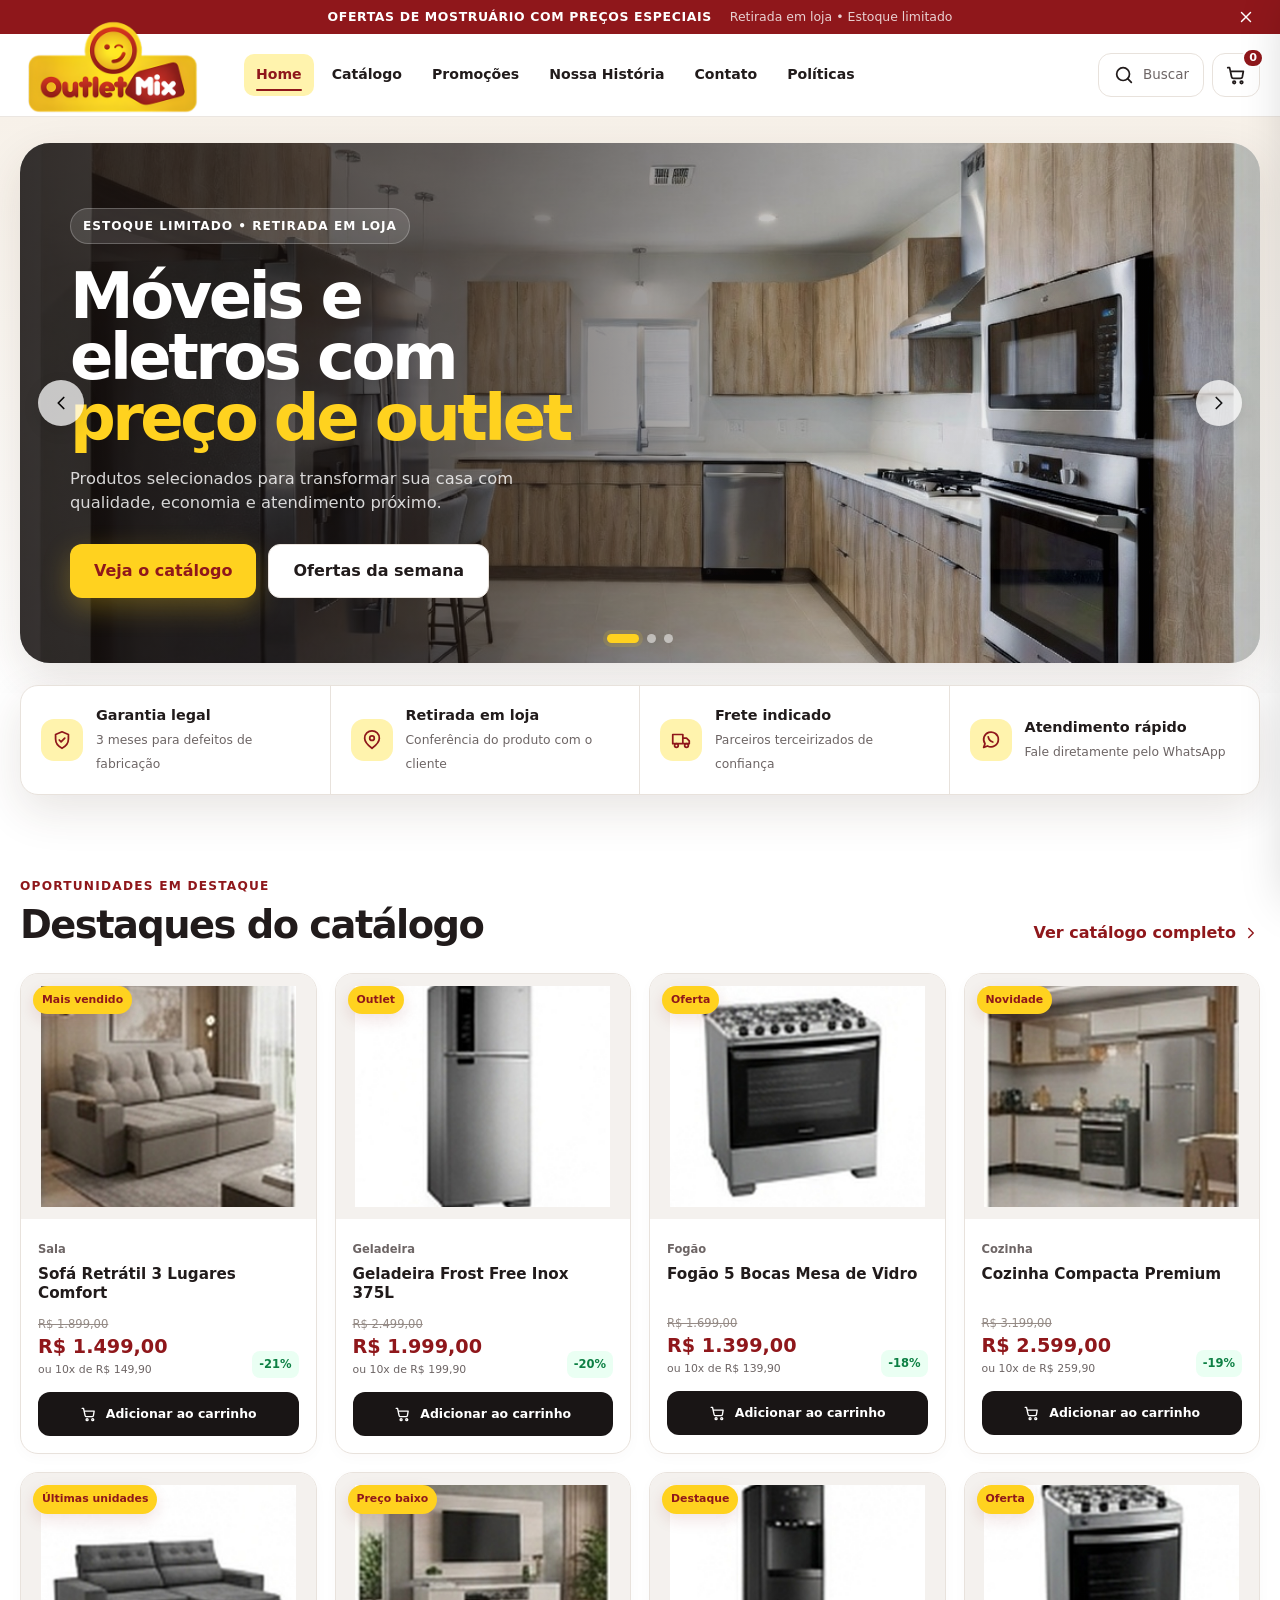
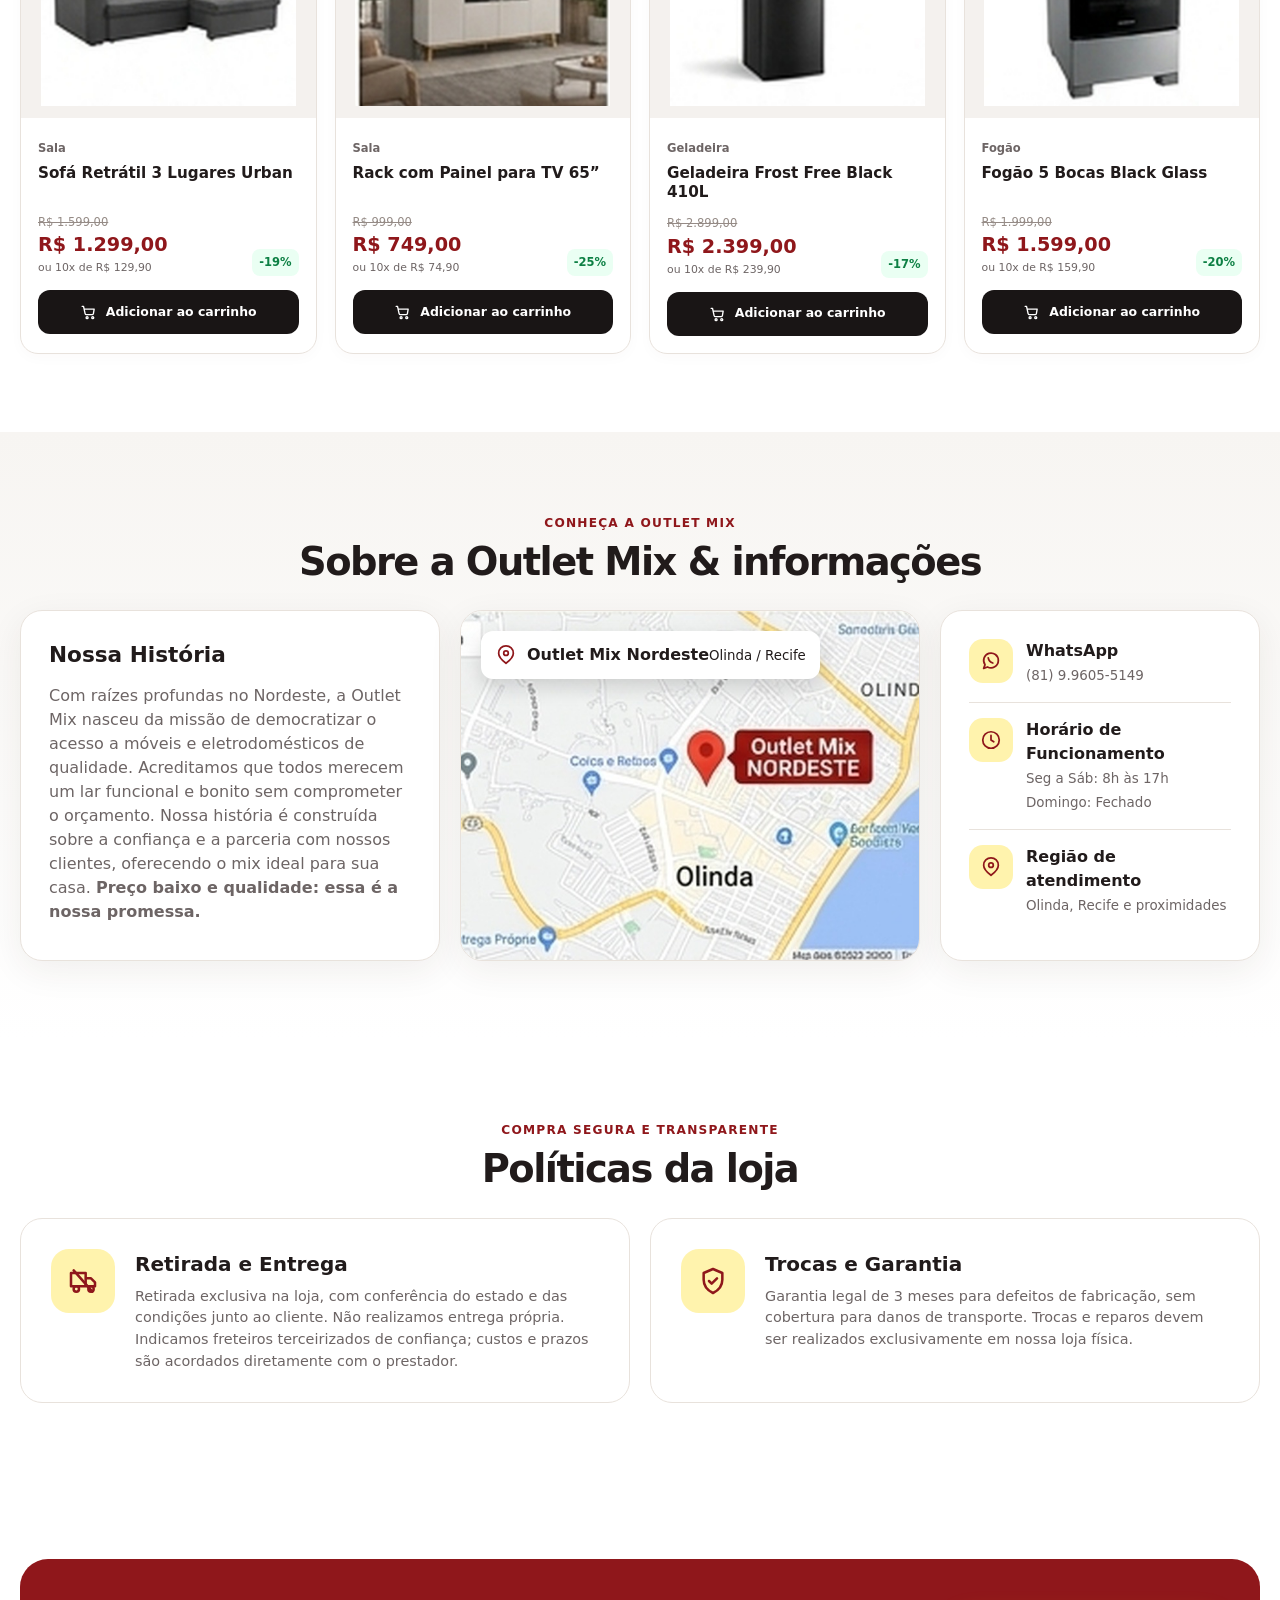
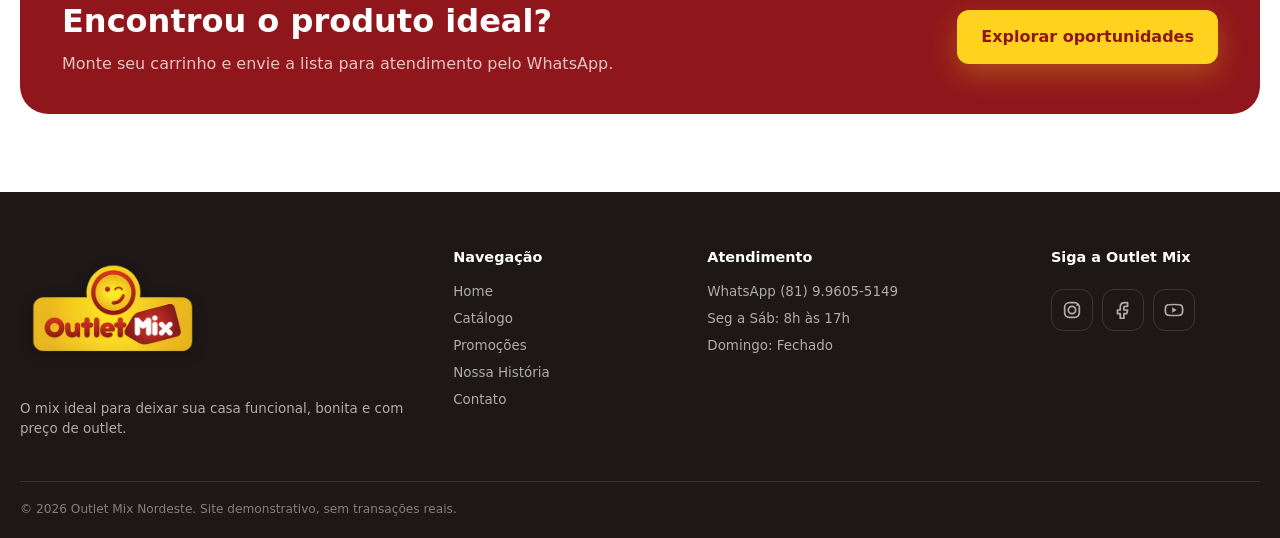
==== commit 11453c38: "Add files via upload" ====
--- a/index.html
+++ b/index.html
@@ -1,9 +1,97 @@
-<!doctype html><html lang="pt-BR"><head><meta charset="utf-8"><meta name="viewport" content="width=device-width,initial-scale=1"><title>Outlet Mix Nordeste | Móveis e Eletros com Preço de Outlet</title><meta name="description" content="Catálogo demonstrativo da Outlet Mix Nordeste com móveis e eletrodomésticos a preços especiais."><link rel="icon" href="assets/favicon.ico"><link rel="stylesheet" href="css/style.css"><link rel="stylesheet" href="css/enhancements.css"></head><body data-root="./" data-page="home"><div data-site-header></div>
+<!doctype html><html lang="pt-BR"><head>
+  <meta charset="utf-8">
+  <meta name="viewport" content="width=device-width, initial-scale=1">
+
+  <title>Outlet Mix Nordeste | Móveis e Eletros em Olinda e Recife</title>
+  <meta name="description" content="Encontre móveis e eletrodomésticos com preço de outlet na Outlet Mix Nordeste. Ofertas em sofás, geladeiras, fogões e mais, com retirada em Olinda.">
+  <meta name="author" content="Outlet Mix Nordeste">
+  <meta name="robots" content="index, follow, max-image-preview:large, max-snippet:-1, max-video-preview:-1">
+  <meta name="googlebot" content="index, follow, max-image-preview:large, max-snippet:-1, max-video-preview:-1">
+  <meta name="theme-color" content="#FFD21C">
+  <meta name="color-scheme" content="light">
+  <meta name="format-detection" content="telephone=yes">
+  <meta name="referrer" content="strict-origin-when-cross-origin">
+
+  <link rel="canonical" href="https://outletmix.com/">
+  <link rel="alternate" hreflang="pt-BR" href="https://outletmix.com/">
+  <link rel="alternate" hreflang="x-default" href="https://outletmix.com/">
+
+  <meta property="og:locale" content="pt_BR">
+  <meta property="og:type" content="website">
+  <meta property="og:site_name" content="Outlet Mix Nordeste">
+  <meta property="og:title" content="Outlet Mix Nordeste | Móveis e Eletros com Preço de Outlet">
+  <meta property="og:description" content="Móveis e eletrodomésticos com preços especiais para Olinda, Recife e região. Confira as oportunidades da Outlet Mix Nordeste.">
+  <meta property="og:url" content="https://outletmix.com/">
+  <meta property="og:image" content="https://outletmix.com/assets/og-image.png">
+  <meta property="og:image:secure_url" content="https://outletmix.com/assets/og-image.png">
+  <meta property="og:image:type" content="image/png">
+  <meta property="og:image:width" content="1200">
+  <meta property="og:image:height" content="630">
+  <meta property="og:image:alt" content="Outlet Mix Nordeste — móveis e eletrodomésticos com preço de outlet">
+
+  <meta name="twitter:card" content="summary_large_image">
+  <meta name="twitter:title" content="Outlet Mix Nordeste | Móveis e Eletros com Preço de Outlet">
+  <meta name="twitter:description" content="Móveis e eletrodomésticos com preços especiais para Olinda, Recife e região.">
+  <meta name="twitter:image" content="https://outletmix.com/assets/og-image.png">
+  <meta name="twitter:image:alt" content="Outlet Mix Nordeste — móveis e eletrodomésticos com preço de outlet">
+
+  <link rel="icon" href="assets/favicon.ico" sizes="any">
+  <link rel="preload" as="image" href="assets/hero/cozinha.jpg" fetchpriority="high">
+  <link rel="stylesheet" href="css/style.css">
+  <link rel="stylesheet" href="css/enhancements.css">
+
+  <script type="application/ld+json">
+  {
+    "@context": "https://schema.org",
+    "@graph": [
+      {
+        "@type": "WebSite",
+        "@id": "https://outletmix.com/#website",
+        "url": "https://outletmix.com/",
+        "name": "Outlet Mix Nordeste",
+        "alternateName": "Outlet Mix",
+        "description": "Catálogo de móveis e eletrodomésticos com preço de outlet em Olinda, Recife e região.",
+        "inLanguage": "pt-BR"
+      },
+      {
+        "@type": "HomeGoodsStore",
+        "@id": "https://outletmix.com/#store",
+        "name": "Outlet Mix Nordeste",
+        "url": "https://outletmix.com/",
+        "image": "https://outletmix.com/assets/og-image.png",
+        "description": "Loja de móveis e eletrodomésticos com preços de outlet e retirada em loja.",
+        "telephone": "+55 81 99605-5149",
+        "priceRange": "R$",
+        "currenciesAccepted": "BRL",
+        "areaServed": [
+          { "@type": "City", "name": "Olinda" },
+          { "@type": "City", "name": "Recife" }
+        ],
+        "openingHoursSpecification": [
+          {
+            "@type": "OpeningHoursSpecification",
+            "dayOfWeek": [
+              "https://schema.org/Monday",
+              "https://schema.org/Tuesday",
+              "https://schema.org/Wednesday",
+              "https://schema.org/Thursday",
+              "https://schema.org/Friday",
+              "https://schema.org/Saturday"
+            ],
+            "opens": "08:00",
+            "closes": "17:00"
+          }
+        ]
+      }
+    ]
+  }
+  </script>
+</head><body data-root="./" data-page="home"><div data-site-header></div>
 <main>
 <section class="hero"><div class="container"><div class="hero-shell">
-  <article class="hero-slide active"><img src="assets/hero/cozinha.jpg" alt="Cozinha moderna com geladeira e fogão"><div class="hero-content"><span class="eyebrow">ESTOQUE LIMITADO • RETIRADA EM LOJA</span><h1>Móveis e eletros com <span>preço de outlet</span></h1><p>Produtos selecionados para transformar sua casa com qualidade, economia e atendimento próximo.</p><div class="hero-actions"><a class="btn btn-primary btn-lg" href="catalogo/">Veja o catálogo</a><a class="btn btn-outline btn-lg" href="promocoes/">Ofertas da semana</a></div></div></article>
-  <article class="hero-slide"><img src="assets/hero/sala.jpg" alt="Sala moderna com sofá e painel de televisão"><div class="hero-content"><span class="eyebrow">CONFORTO QUE CABE NO ORÇAMENTO</span><h1>Renove sua sala por <span>muito menos</span></h1><p>Sofás, racks, painéis e móveis de mostruário com condições especiais.</p><div class="hero-actions"><a class="btn btn-primary btn-lg" href="catalogo/?categoria=moveis">Conferir móveis</a></div></div></article>
-  <article class="hero-slide"><img src="assets/hero/eletros.jpg" alt="Eletrodomésticos em uma cozinha planejada"><div class="hero-content"><span class="eyebrow">ELETROS PARA O DIA A DIA</span><h1>Funcionalidade, design e <span>economia</span></h1><p>Geladeiras, fogões e lavadoras com preços de oportunidade e retirada rápida.</p><div class="hero-actions"><a class="btn btn-primary btn-lg" href="catalogo/?categoria=eletros">Conferir eletros</a></div></div></article>
+  <article class="hero-slide active"><img src="assets/hero/cozinha.jpg" alt="Cozinha moderna com geladeira e fogão" fetchpriority="high" decoding="async"><div class="hero-content"><span class="eyebrow">ESTOQUE LIMITADO • RETIRADA EM LOJA</span><h1>Móveis e eletros com <span>preço de outlet</span></h1><p>Produtos selecionados para transformar sua casa com qualidade, economia e atendimento próximo.</p><div class="hero-actions"><a class="btn btn-primary btn-lg" href="catalogo/">Veja o catálogo</a><a class="btn btn-outline btn-lg" href="promocoes/">Ofertas da semana</a></div></div></article>
+  <article class="hero-slide"><img src="assets/hero/sala.jpg" alt="Sala moderna com sofá e painel de televisão" loading="lazy" decoding="async"><div class="hero-content"><span class="eyebrow">CONFORTO QUE CABE NO ORÇAMENTO</span><h1>Renove sua sala por <span>muito menos</span></h1><p>Sofás, racks, painéis e móveis de mostruário com condições especiais.</p><div class="hero-actions"><a class="btn btn-primary btn-lg" href="catalogo/?categoria=moveis">Conferir móveis</a></div></div></article>
+  <article class="hero-slide"><img src="assets/hero/eletros.jpg" alt="Eletrodomésticos em uma cozinha planejada" loading="lazy" decoding="async"><div class="hero-content"><span class="eyebrow">ELETROS PARA O DIA A DIA</span><h1>Funcionalidade, design e <span>economia</span></h1><p>Geladeiras, fogões e lavadoras com preços de oportunidade e retirada rápida.</p><div class="hero-actions"><a class="btn btn-primary btn-lg" href="catalogo/?categoria=eletros">Conferir eletros</a></div></div></article>
   <button class="hero-nav prev" data-slide-prev aria-label="Slide anterior"><svg class="icon" viewBox="0 0 24 24"><path d="m9 18 6-6-6-6"/></svg></button><button class="hero-nav next" data-slide-next aria-label="Próximo slide"><svg class="icon" viewBox="0 0 24 24"><path d="m9 18 6-6-6-6"/></svg></button><div class="hero-dots"><button class="hero-dot active" aria-label="Slide 1"></button><button class="hero-dot" aria-label="Slide 2"></button><button class="hero-dot" aria-label="Slide 3"></button></div>
 </div></div></section>
 <section class="trust-bar"><div class="container trust-grid"><div class="trust-item"><div class="trust-icon"><svg class="icon" viewBox="0 0 24 24"><path d="M12 3 5 6v5c0 5 3 8 7 10 4-2 7-5 7-10V6z"/><path d="m9 12 2 2 4-4"/></svg></div><div><strong>Garantia legal</strong><span>3 meses para defeitos de fabricação</span></div></div><div class="trust-item"><div class="trust-icon"><svg class="icon" viewBox="0 0 24 24"><path d="M20 10c0 5-8 11-8 11S4 15 4 10a8 8 0 1 1 16 0Z"/><circle cx="12" cy="10" r="2.5"/></svg></div><div><strong>Retirada em loja</strong><span>Conferência do produto com o cliente</span></div></div><div class="trust-item"><div class="trust-icon"><svg class="icon" viewBox="0 0 24 24"><path d="M3 6h11v10H3zM14 10h4l3 3v3h-7z"/><circle cx="7" cy="18" r="2"/><circle cx="18" cy="18" r="2"/></svg></div><div><strong>Frete indicado</strong><span>Parceiros terceirizados de confiança</span></div></div><div class="trust-item"><div class="trust-icon"><svg class="icon" viewBox="0 0 24 24"><path d="M20 11.5a8 8 0 0 1-11.8 7L4 20l1.5-4A8 8 0 1 1 20 11.5Z"/><path d="M9 8.5c.5 3 2.2 4.8 5 5.7"/></svg></div><div><strong>Atendimento rápido</strong><span>Fale diretamente pelo WhatsApp</span></div></div></div></section>
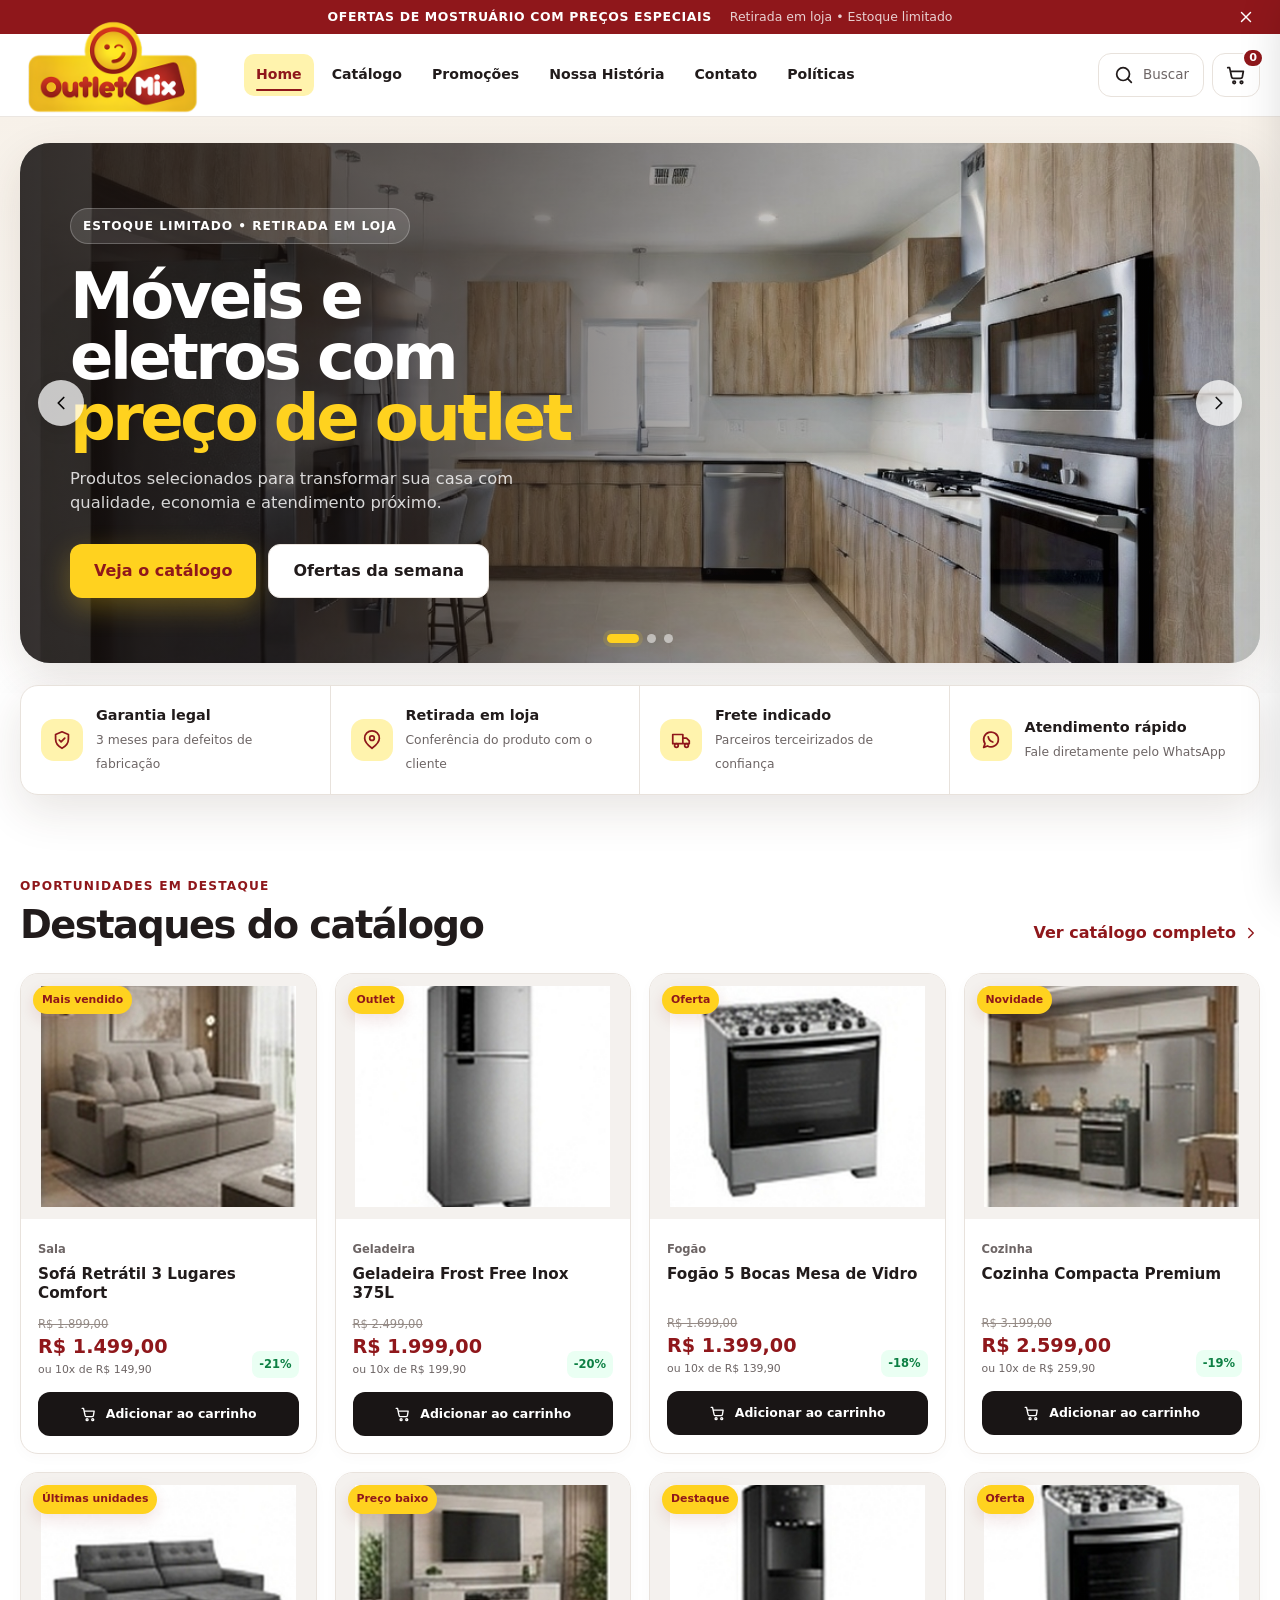
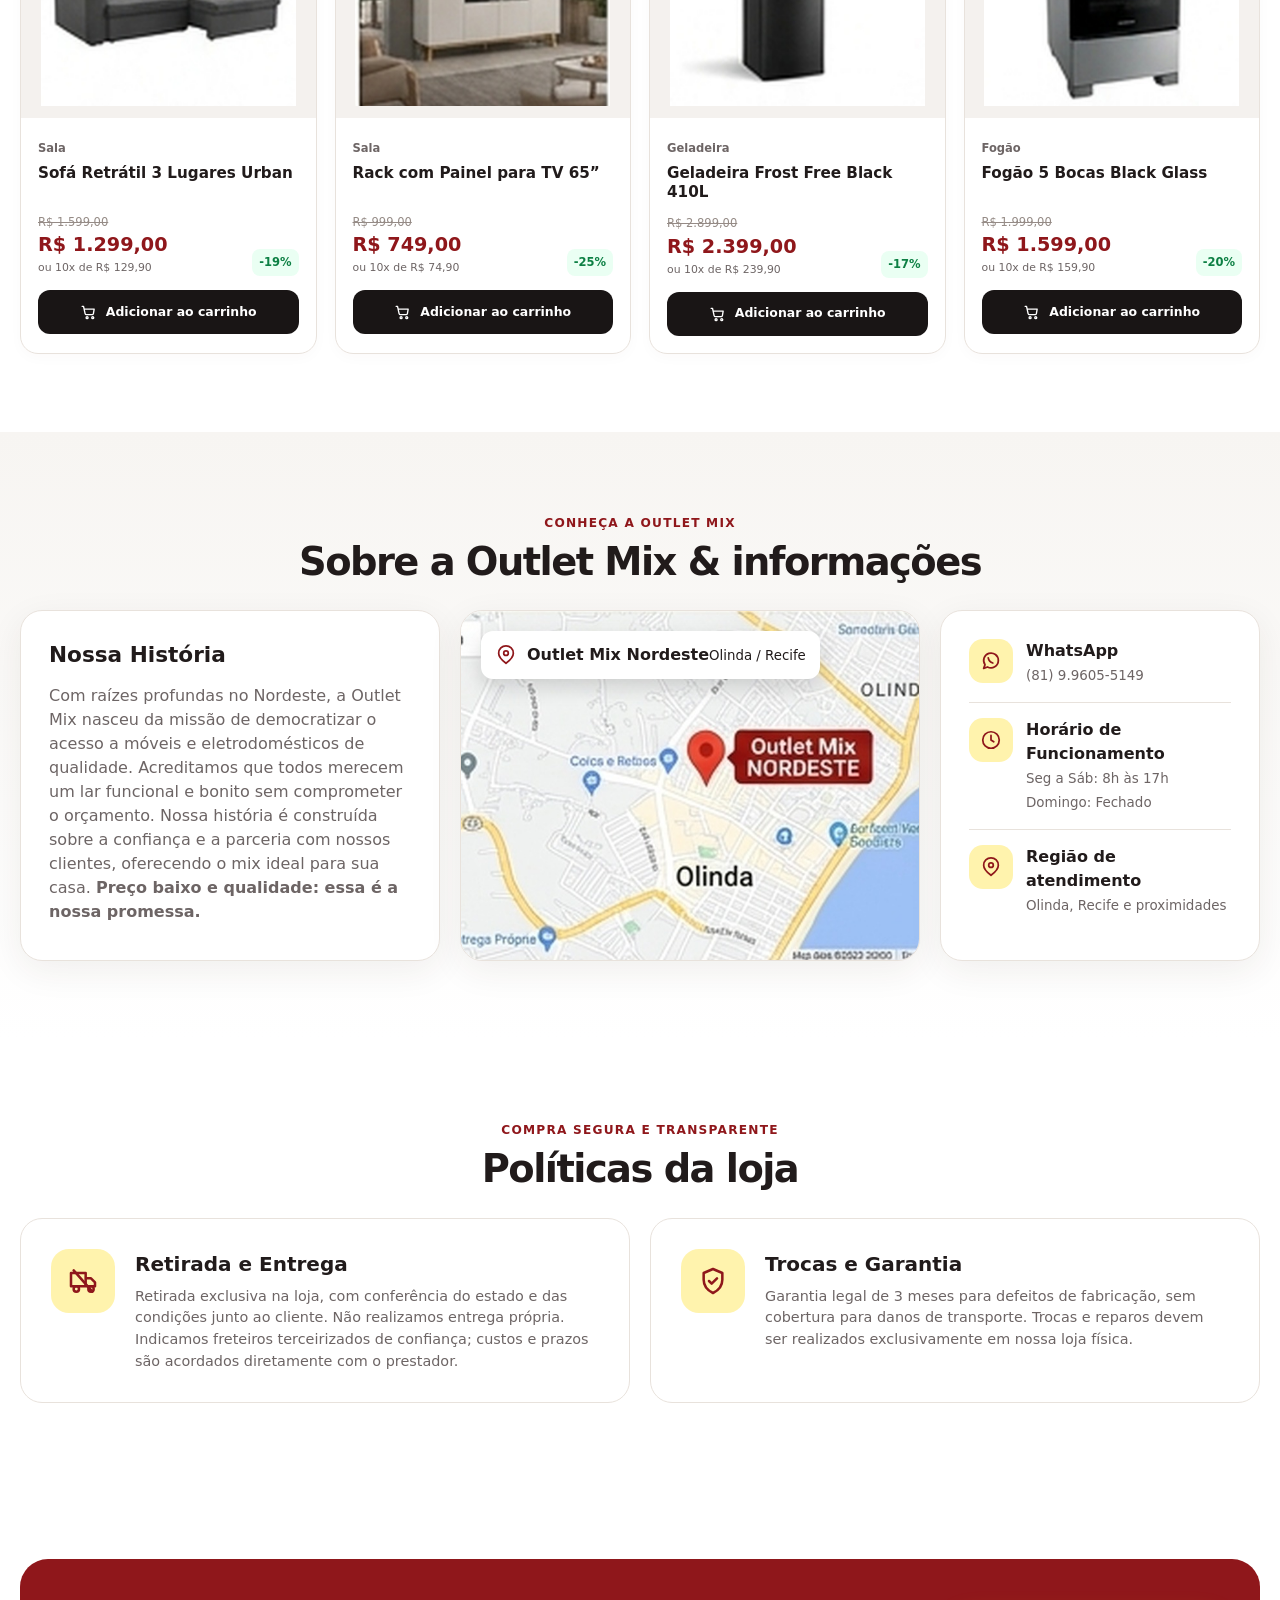
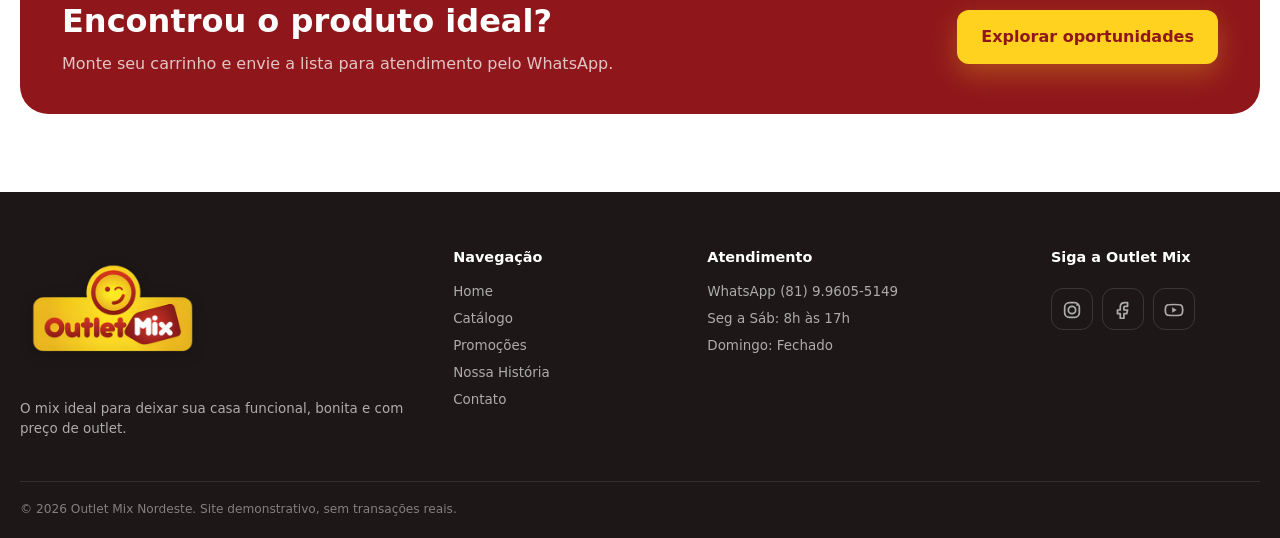
==== commit aca9aff4: "Add files via upload" ====
--- a/index.html
+++ b/index.html
@@ -12,18 +12,18 @@
   <meta name="format-detection" content="telephone=yes">
   <meta name="referrer" content="strict-origin-when-cross-origin">
 
-  <link rel="canonical" href="https://outletmix.com/">
-  <link rel="alternate" hreflang="pt-BR" href="https://outletmix.com/">
-  <link rel="alternate" hreflang="x-default" href="https://outletmix.com/">
+  <link rel="canonical" href="https://host-lojas.github.io/outletmix/">
+  <link rel="alternate" hreflang="pt-BR" href="https://host-lojas.github.io/outletmix/">
+  <link rel="alternate" hreflang="x-default" href="https://host-lojas.github.io/outletmix/">
 
   <meta property="og:locale" content="pt_BR">
   <meta property="og:type" content="website">
   <meta property="og:site_name" content="Outlet Mix Nordeste">
   <meta property="og:title" content="Outlet Mix Nordeste | Móveis e Eletros com Preço de Outlet">
   <meta property="og:description" content="Móveis e eletrodomésticos com preços especiais para Olinda, Recife e região. Confira as oportunidades da Outlet Mix Nordeste.">
-  <meta property="og:url" content="https://outletmix.com/">
-  <meta property="og:image" content="https://outletmix.com/assets/og-image.png">
-  <meta property="og:image:secure_url" content="https://outletmix.com/assets/og-image.png">
+  <meta property="og:url" content="https://host-lojas.github.io/outletmix/">
+  <meta property="og:image" content="https://host-lojas.github.io/outletmix/assets/og-image.png">
+  <meta property="og:image:secure_url" content="https://host-lojas.github.io/outletmix/assets/og-image.png">
   <meta property="og:image:type" content="image/png">
   <meta property="og:image:width" content="1200">
   <meta property="og:image:height" content="630">
@@ -32,7 +32,7 @@
   <meta name="twitter:card" content="summary_large_image">
   <meta name="twitter:title" content="Outlet Mix Nordeste | Móveis e Eletros com Preço de Outlet">
   <meta name="twitter:description" content="Móveis e eletrodomésticos com preços especiais para Olinda, Recife e região.">
-  <meta name="twitter:image" content="https://outletmix.com/assets/og-image.png">
+  <meta name="twitter:image" content="https://host-lojas.github.io/outletmix/assets/og-image.png">
   <meta name="twitter:image:alt" content="Outlet Mix Nordeste — móveis e eletrodomésticos com preço de outlet">
 
   <link rel="icon" href="assets/favicon.ico" sizes="any">
@@ -46,8 +46,8 @@
     "@graph": [
       {
         "@type": "WebSite",
-        "@id": "https://outletmix.com/#website",
-        "url": "https://outletmix.com/",
+        "@id": "https://host-lojas.github.io/outletmix/#website",
+        "url": "https://host-lojas.github.io/outletmix/",
         "name": "Outlet Mix Nordeste",
         "alternateName": "Outlet Mix",
         "description": "Catálogo de móveis e eletrodomésticos com preço de outlet em Olinda, Recife e região.",
@@ -55,10 +55,10 @@
       },
       {
         "@type": "HomeGoodsStore",
-        "@id": "https://outletmix.com/#store",
+        "@id": "https://host-lojas.github.io/outletmix/#store",
         "name": "Outlet Mix Nordeste",
-        "url": "https://outletmix.com/",
-        "image": "https://outletmix.com/assets/og-image.png",
+        "url": "https://host-lojas.github.io/outletmix/",
+        "image": "https://host-lojas.github.io/outletmix/assets/og-image.png",
         "description": "Loja de móveis e eletrodomésticos com preços de outlet e retirada em loja.",
         "telephone": "+55 81 99605-5149",
         "priceRange": "R$",
